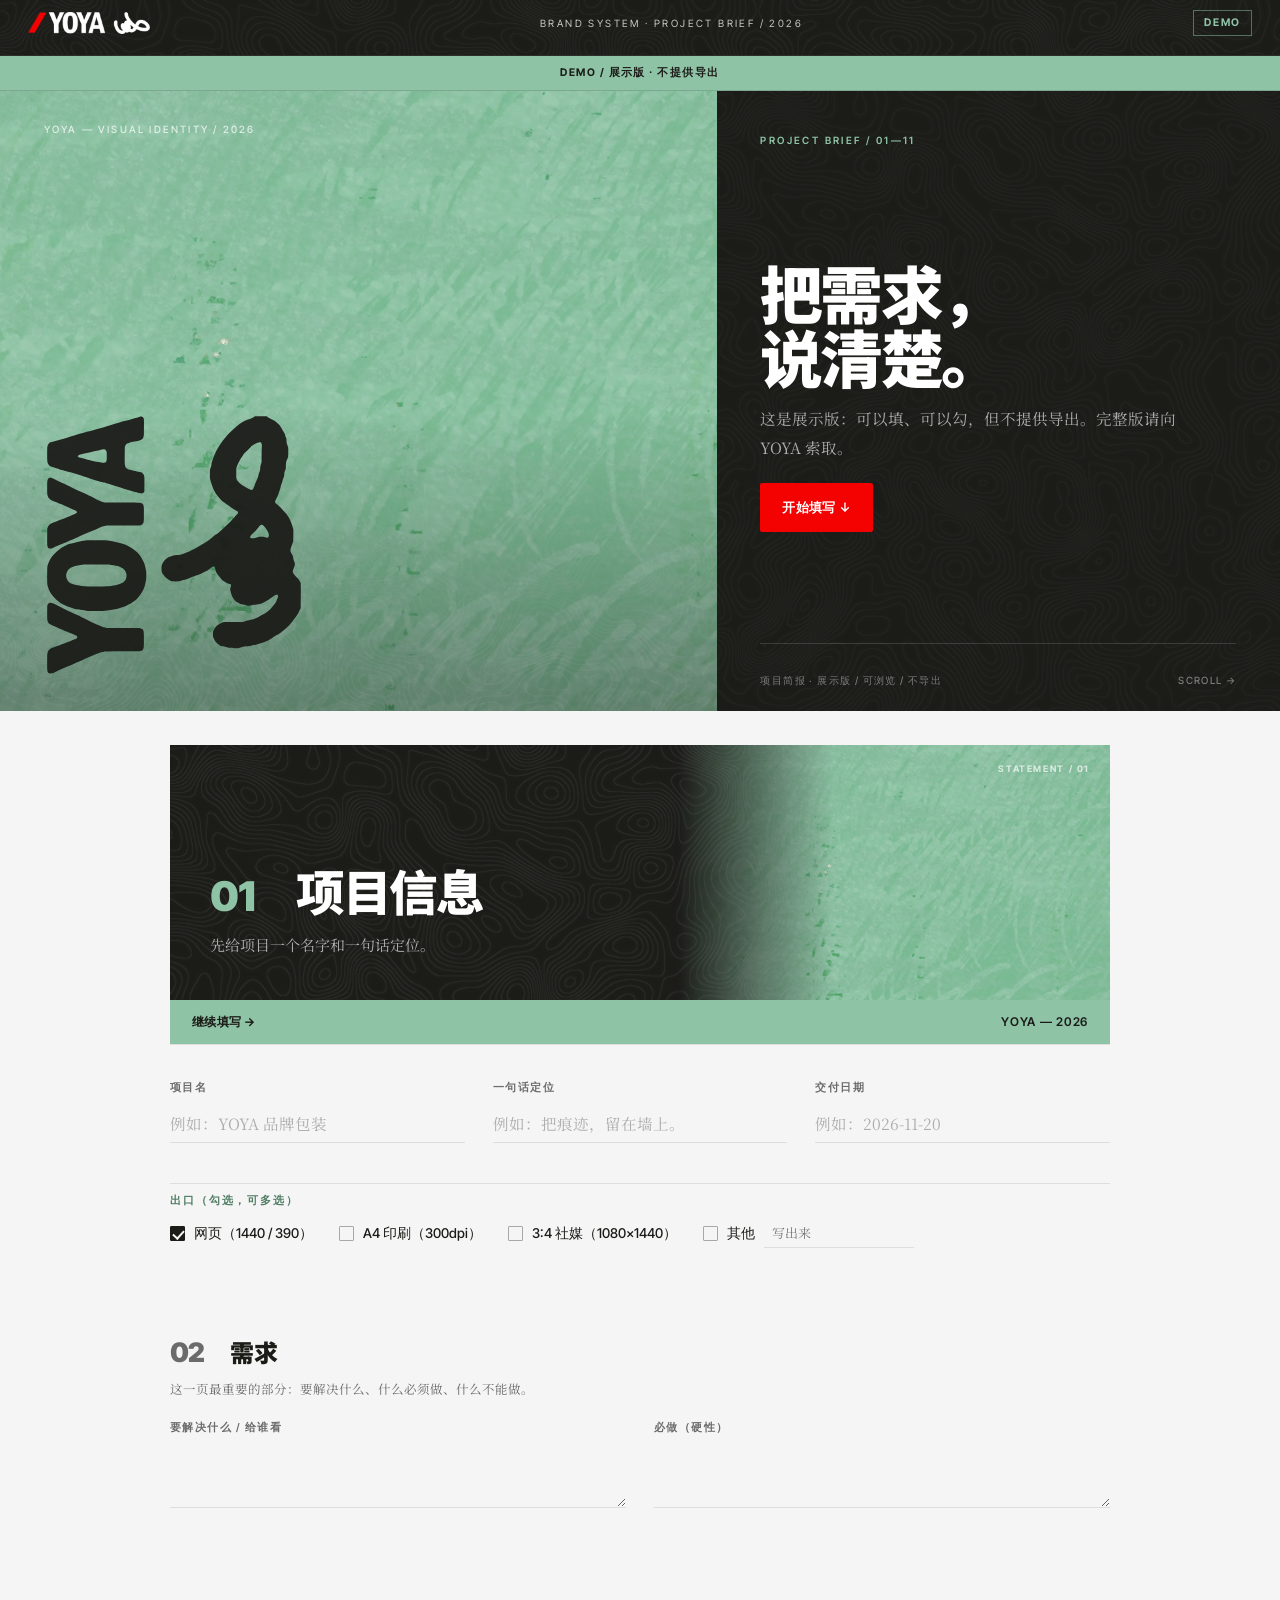
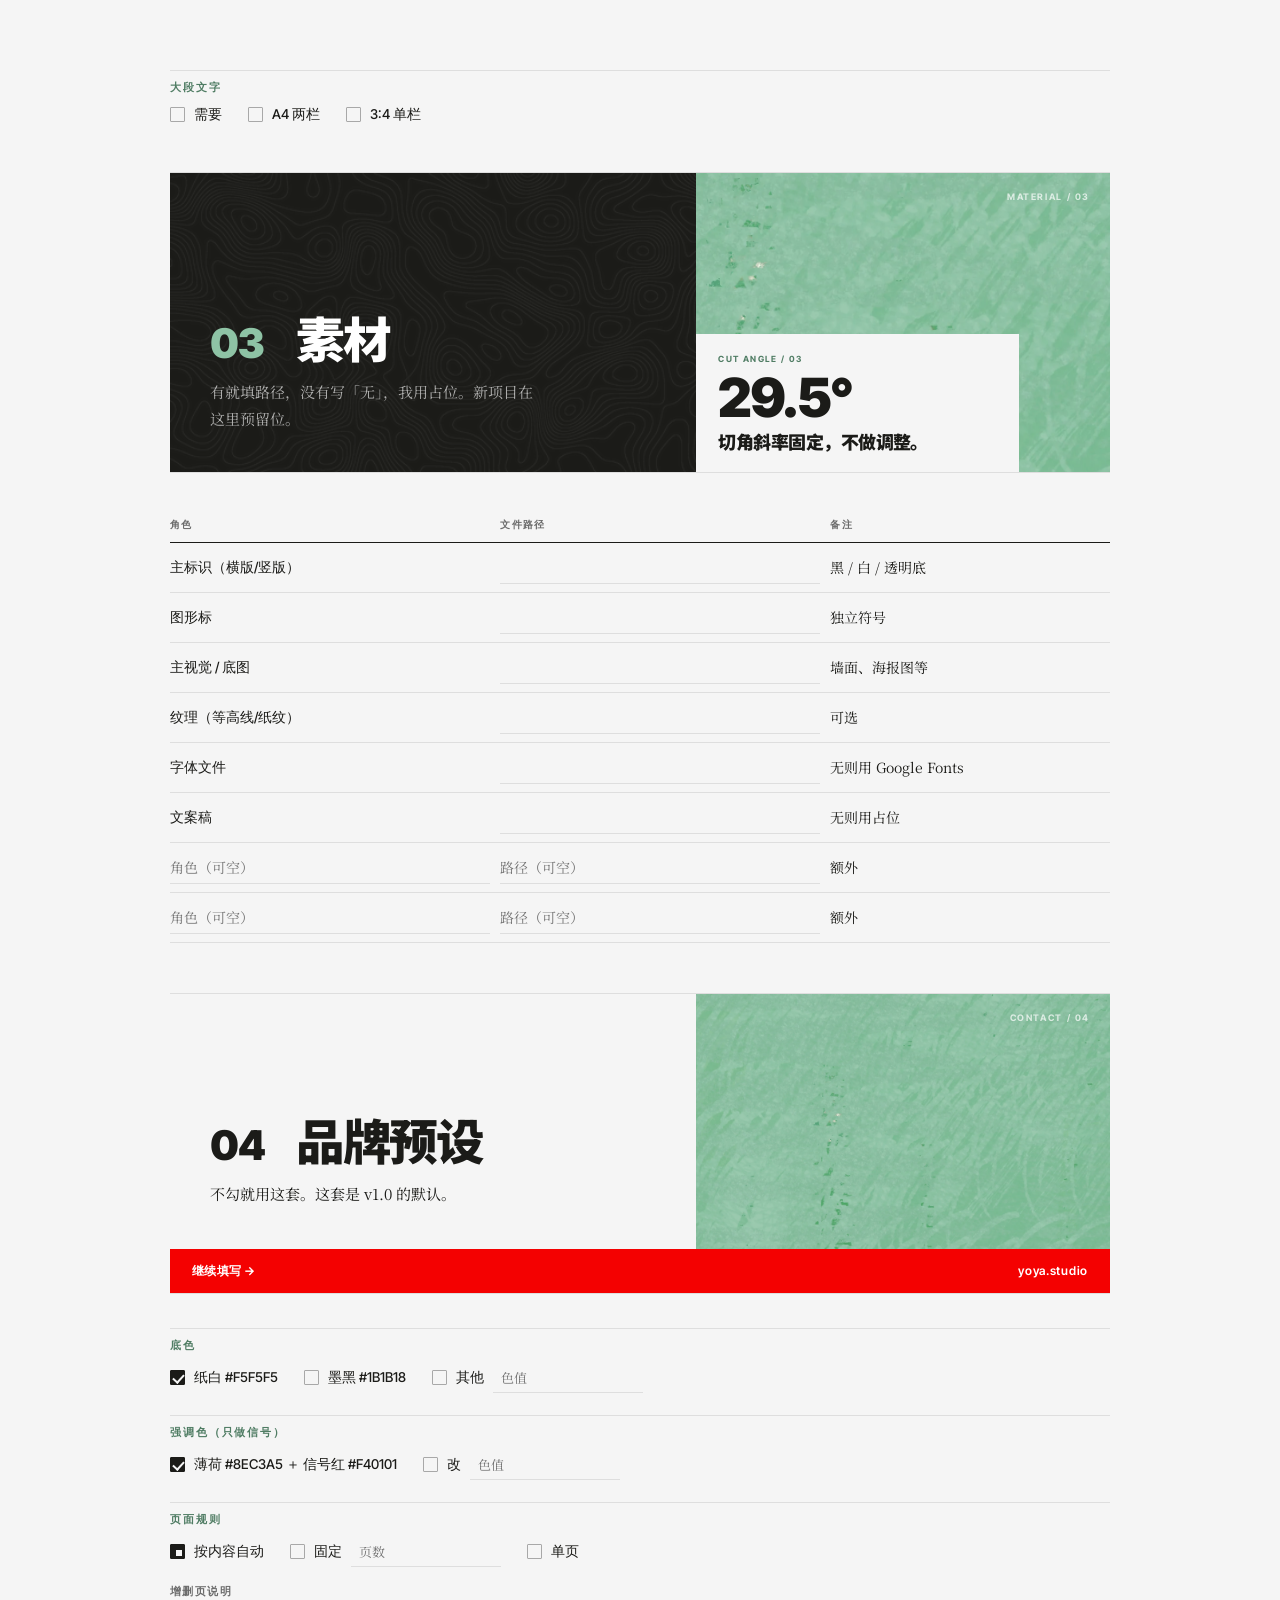
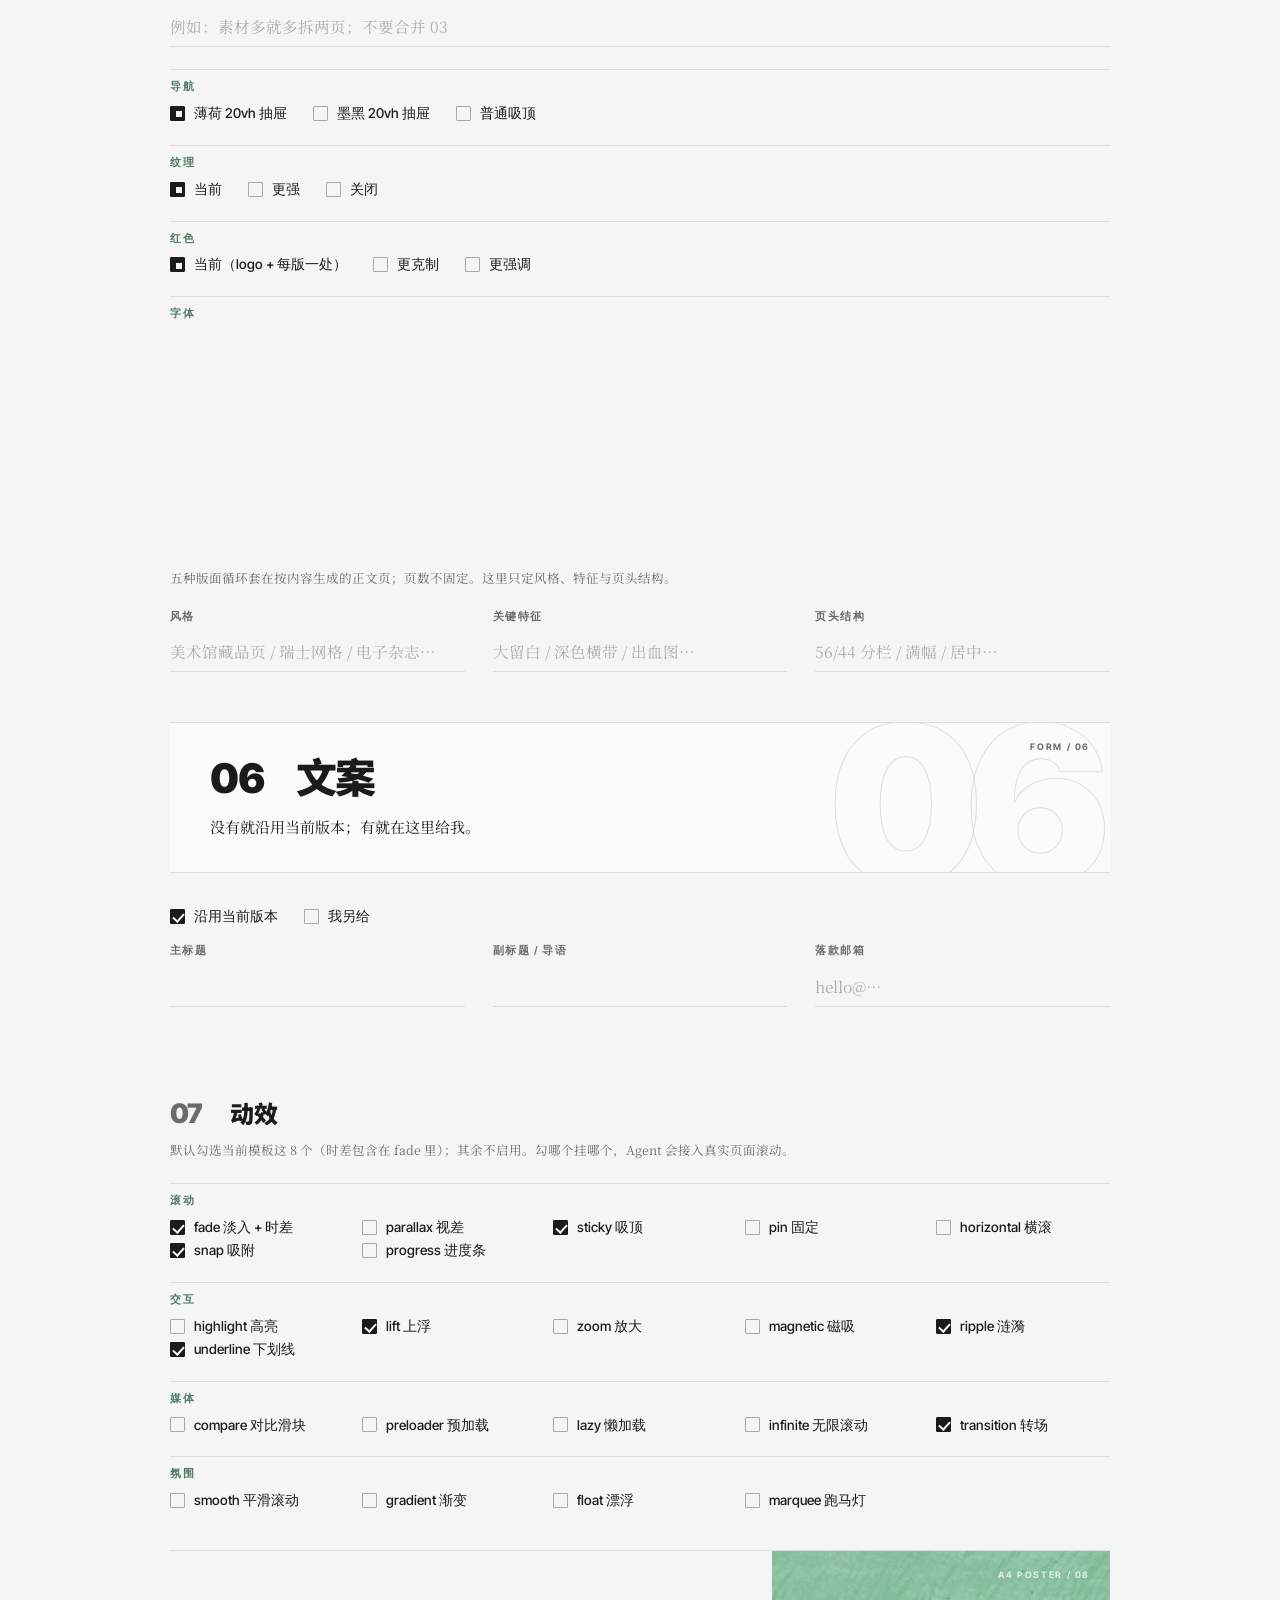
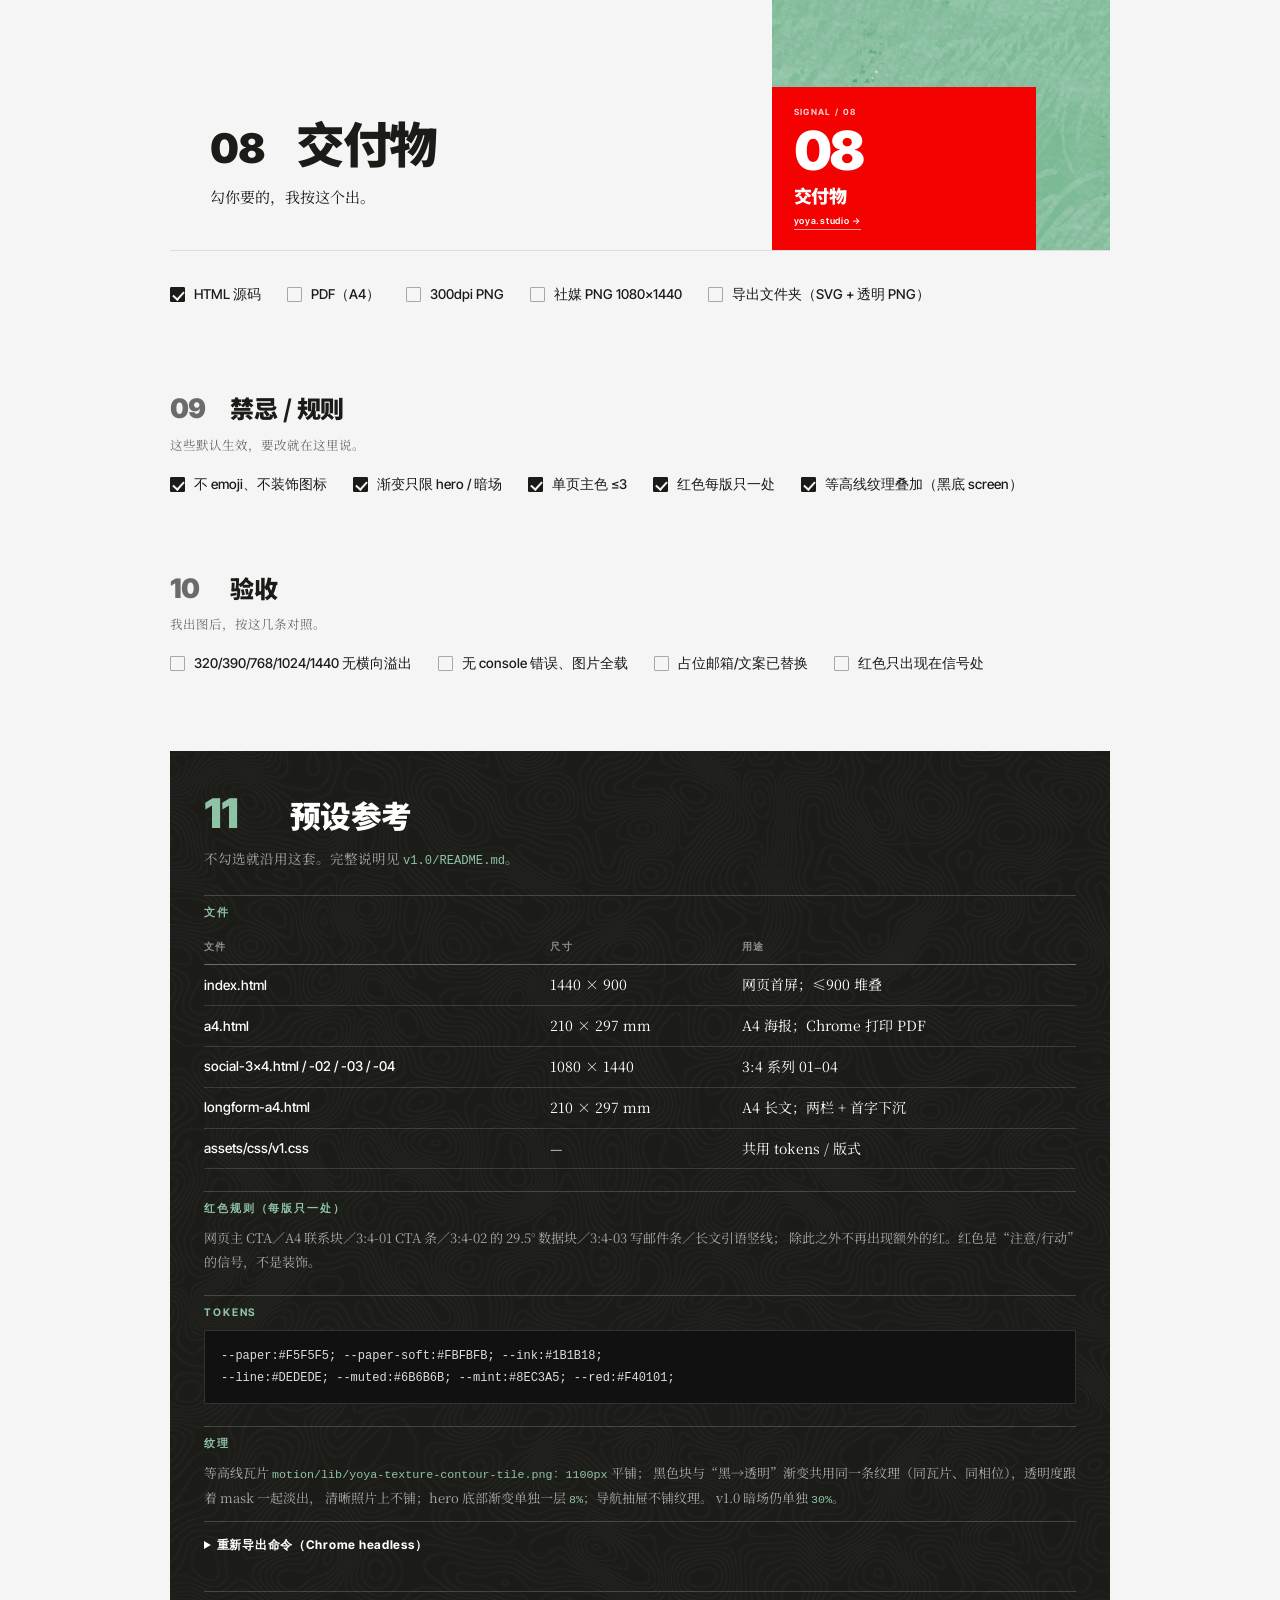
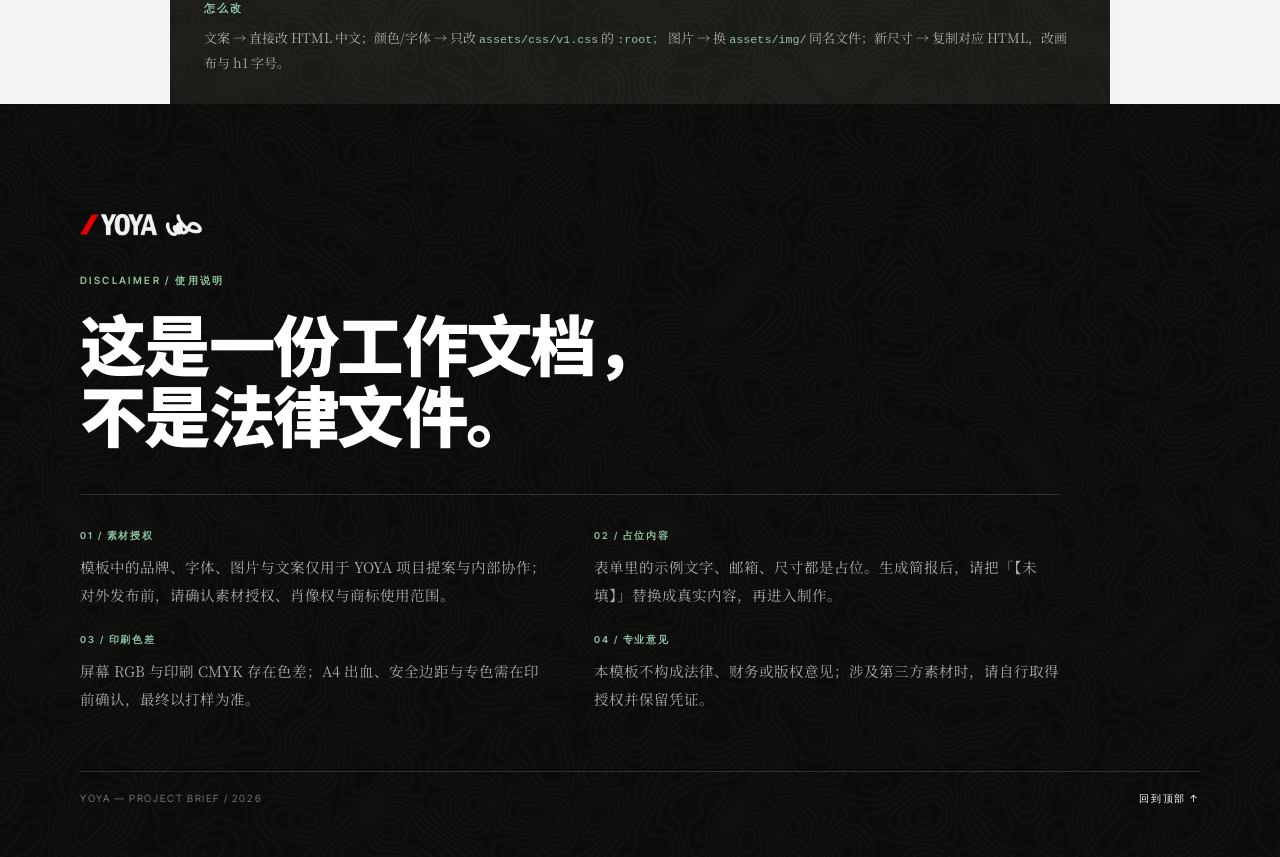
==== index.html @ 6d3428be "YOYA project brief: demo + tool" ====
<!DOCTYPE html>
<html lang="zh-CN">
<head>
<meta charset="UTF-8">
<meta name="viewport" content="width=device-width, initial-scale=1.0">
<title>YOYA · 项目简报（展示版）</title>
<link rel="icon" type="image/png" href="assets/img/yoya-favicon-128.png">
<link rel="preconnect" href="https://fonts.googleapis.com">
<link rel="preconnect" href="https://fonts.gstatic.com" crossorigin>
<link href="https://fonts.googleapis.com/css2?family=Inter+Tight:wght@400;500;600;700;900&family=Noto+Sans+SC:wght@400;500;900&family=Noto+Serif+SC:wght@400;500&display=swap" rel="stylesheet">
<style>
  :root{
    --paper:#F5F5F5; --paper-soft:#FBFBFB; --ink:#1B1B18; --muted:#6B6B6B;
    --line:#DEDEDE; --mint:#8EC3A5; --mint-deep:#4F7C63; --red:#F40101;
    --tex:url("motion/lib/yoya-texture-contour-tile.png");
    --tex-size:1100px;
    --tex-op:.065;          /* 顶栏：原来的 10% × 0.65 */
    --tex-op-dark:.0585;    /* 第 11 节：原来的 9% × 0.65 */
    --tex-op-nav:.05;
    --tex-op-disc:.05;
    --bar:56px;
  }
  *{box-sizing:border-box}
  html{scroll-behavior:smooth}
  body{margin:0;background:var(--paper);color:var(--ink);
    font-family:"Noto Serif SC","PingFang SC","Microsoft YaHei",serif;line-height:1.7;
    -webkit-font-smoothing:antialiased}
  img{max-width:100%;display:block}
  a{color:inherit}
  .disp{font-family:"Noto Sans SC","Inter Tight",system-ui,sans-serif;font-weight:900;letter-spacing:-.03em}
  .lbl{font-family:"Inter Tight","PingFang SC",system-ui,sans-serif}

  /* ---------- 顶栏 + 章节导航 ---------- */
  header.topbar{position:sticky;top:0;z-index:110;height:var(--bar);background:var(--ink);color:#fff;
    padding:10px 28px;border-bottom:1px solid rgba(255,255,255,.08)}
  header.topbar::before{content:"";position:absolute;inset:0;pointer-events:none;
    background-image:var(--tex);background-repeat:repeat;background-size:var(--tex-size);
    mix-blend-mode:screen;opacity:var(--tex-op)}
  header.topbar.is-stuck{box-shadow:0 12px 34px rgba(0,0,0,.26)}
  header.topbar .top-inner{transition:transform .3s ease}
  header.topbar:hover .top-inner,header.topbar.nav-open .top-inner{transform:translateY(-3px)}
  header.topbar:hover,header.topbar.nav-open{box-shadow:0 24px 54px rgba(0,0,0,.42)}
  .top-inner{position:relative;z-index:1;max-width:1320px;margin:0 auto;
    display:flex;align-items:center;gap:18px}
  .brand{display:inline-flex;flex:none;text-decoration:none}
  .top-inner .logo{height:22px;width:auto}
  .top-inner .tag{flex:1;text-align:center;font-family:"Inter Tight",sans-serif;font-size:10px;
    letter-spacing:.24em;color:#c9c9c2;text-transform:uppercase;white-space:nowrap;overflow:hidden}
  .top-actions{position:relative;display:flex;align-items:center;gap:9px;flex:none;margin-left:auto}

  .nav-wrap{position:relative}
  .nav-trigger{position:relative;display:inline-flex;align-items:center;gap:10px;
    background:transparent;color:#fff;border:1px solid rgba(255,255,255,.2);border-radius:2px;
    padding:8px 11px;font-family:"Inter Tight","PingFang SC",sans-serif;font-size:12px;
    letter-spacing:.02em;cursor:pointer;overflow:hidden;transition:background .25s,border-color .25s,transform .25s}
  .nav-trigger:hover{background:rgba(255,255,255,.07);border-color:rgba(255,255,255,.42)}
  .nav-trigger b{font-family:"Inter Tight",sans-serif;font-weight:700;font-size:10px;
    letter-spacing:.1em;color:var(--mint)}
  .nav-trigger .chev{font-size:10px;line-height:1;color:var(--mint);transition:transform .3s}
  .topbar.nav-open .nav-trigger{border-color:var(--mint)}
  .topbar.nav-open .nav-trigger .chev{transform:rotate(180deg)}
  .nav-panel{position:absolute;top:100%;left:0;right:0;width:100%;height:20vh;min-height:170px;
    display:grid;grid-template-columns:1fr 20vw;grid-template-rows:auto auto 1fr;gap:10px 48px;
    padding:22px 40px 20px;background:var(--mint);border-top:1px solid rgba(27,27,24,.18);
    box-shadow:0 40px 80px rgba(0,0,0,.35);z-index:60;opacity:0;transform:translateY(-14px);
    pointer-events:none;overflow:hidden;
    transition:opacity .22s ease,transform .3s cubic-bezier(.2,.75,.2,1)}
  .nav-panel>*{position:relative;z-index:1}
  @media (hover:hover){
    .topbar:hover .nav-panel{opacity:1;transform:none;pointer-events:auto}
  }
  .topbar.nav-open .nav-panel{opacity:1;transform:none;pointer-events:auto}
  .topbar.force-closed .nav-panel{opacity:0;transform:translateY(-8px) scale(.98);pointer-events:none}
  .nav-head{grid-column:1;grid-row:1;display:flex;align-items:flex-end;justify-content:space-between;gap:12px;
    font-family:"Inter Tight",sans-serif;font-size:9px;letter-spacing:.22em;
    text-transform:uppercase;color:rgba(27,27,24,.55)}
  .nav-head b{font-weight:700;font-size:clamp(38px,4vw,56px);line-height:.85;
    letter-spacing:-.04em;color:var(--ink)}
  .nav-bar{grid-column:1;grid-row:2;height:2px;background:rgba(27,27,24,.18);align-self:start}
  .nav-bar i{display:block;height:100%;width:0;background:var(--ink);transition:none}
  .nav-current{grid-column:1;grid-row:3;display:flex;justify-content:space-between;gap:16px;
    font-family:"Inter Tight","PingFang SC",sans-serif;font-size:11px;color:rgba(27,27,24,.62)}
  .nav-current b{font-weight:600;color:var(--ink)}
  .nav-current em{font-style:normal;color:rgba(27,27,24,.42)}
  .nav-list{grid-column:2;grid-row:1 / 4;display:grid;grid-template-columns:1fr 1fr;
    grid-template-rows:repeat(6,1fr);grid-auto-flow:column;gap:0 14px;max-height:none;overflow:visible}
  .nav-list a{position:relative;display:grid;grid-template-columns:22px 1fr;align-items:baseline;
    gap:6px;padding:4px 0 4px 8px;border-top:1px solid rgba(27,27,24,.14);
    text-decoration:none;color:rgba(27,27,24,.62);font-family:"Inter Tight","PingFang SC",sans-serif;
    font-size:11px;line-height:1.3;transition:color .25s,background .25s}
  .nav-list a b{font-family:"Inter Tight",sans-serif;font-size:8.5px;font-weight:700;
    letter-spacing:.08em;color:rgba(27,27,24,.38);transition:color .25s}
  .nav-list a::after{content:"";position:absolute;left:8px;right:0;bottom:2px;height:1px;
    background:var(--ink);transform:scaleX(0);transform-origin:right;transition:transform .35s ease}
  .nav-list a:hover{color:var(--ink);background:rgba(27,27,24,.06)}
  .nav-list a:hover::after{transform:scaleX(1);transform-origin:left}
  .nav-list a.on{color:var(--ink);background:linear-gradient(90deg,rgba(27,27,24,.12),transparent)}
  .nav-list a.on b{color:var(--ink)}
  .nav-list a.on::before{content:"";position:absolute;left:0;top:0;bottom:0;width:2px;background:var(--ink)}

  .copy-btn{position:relative;background:var(--mint);color:var(--ink);border:0;border-radius:2px;
    padding:9px 14px;font-family:"Inter Tight","PingFang SC",sans-serif;font-weight:700;
    font-size:12px;letter-spacing:.01em;cursor:pointer;overflow:hidden;
    transition:background .25s,transform .25s,box-shadow .25s}
  .copy-btn:hover{background:#A9D8C0;transform:translateY(-2px);box-shadow:0 9px 20px rgba(0,0,0,.24)}
  .ok{position:absolute;top:calc(100% + 9px);right:0;z-index:80;display:none;
    background:var(--mint);color:var(--ink);font-family:"Inter Tight","PingFang SC",sans-serif;
    font-size:11.5px;font-weight:600;padding:6px 10px;border-radius:2px;white-space:nowrap}
  .demo-pill{display:inline-flex;align-items:center;height:26px;padding:0 10px;border:1px solid rgba(142,195,165,.5);
    color:var(--mint);font-family:"Inter Tight","PingFang SC",sans-serif;font-size:10.5px;font-weight:700;letter-spacing:.16em}
  .demo-bar{position:sticky;top:var(--bar);z-index:25;display:flex;align-items:center;justify-content:center;
    min-height:34px;padding:8px 18px;background:var(--mint);color:var(--ink);
    font-family:"Inter Tight","PingFang SC",sans-serif;font-size:10.5px;font-weight:700;
    letter-spacing:.14em;text-align:center;border-bottom:1px solid rgba(27,27,24,.16)}

  /* ---------- Hero：56/44 ---------- */
  .hero{display:grid;grid-template-columns:56% 44%;min-height:min(620px,74vh);background:var(--ink);overflow:hidden}
  .hero-media{position:relative;min-height:520px;overflow:hidden;
    background:url("assets/img/yoya-wall-mint-2400.webp") center/cover no-repeat}
  .hero-media::after{content:"";position:absolute;inset:0;z-index:1;
    background:linear-gradient(180deg,rgba(27,27,24,0) 52%,rgba(27,27,24,.38))}
  .hero-media::before{content:"";position:absolute;inset:0;z-index:2;pointer-events:none;
    background-image:var(--tex);background-repeat:repeat;background-size:var(--tex-size);
    opacity:.08;mix-blend-mode:screen;
    -webkit-mask-image:linear-gradient(180deg,transparent 52%,#000 100%);
    mask-image:linear-gradient(180deg,transparent 52%,#000 100%)}
  .hero-media .mark{position:absolute;left:clamp(20px,3.4vw,48px);bottom:clamp(18px,3vw,34px);
    width:min(38%,260px);opacity:.94;z-index:3}
  .hero-media .hm{position:absolute;left:clamp(20px,3.4vw,48px);top:clamp(18px,3vw,30px);z-index:3;
    font-family:"Inter Tight",sans-serif;font-size:10px;font-weight:500;letter-spacing:.22em;
    text-transform:uppercase;color:rgba(255,255,255,.74)}
  .hero-panel{position:relative;display:flex;flex-direction:column;color:#fff;
    padding:clamp(26px,3.2vw,46px) clamp(22px,3.4vw,52px) 22px}
  .hero-panel::before{content:"";position:absolute;inset:0;pointer-events:none;
    background-image:var(--tex);background-repeat:repeat;background-size:var(--tex-size);
    mix-blend-mode:screen;opacity:.05}
  .hero-panel>*{position:relative;z-index:1}
  .hero-panel .eyebrow{font-family:"Inter Tight",sans-serif;font-weight:600;font-size:10px;
    letter-spacing:.24em;text-transform:uppercase;color:var(--mint)}
  .hero-panel h1{font-family:"Noto Sans SC","Inter Tight",sans-serif;font-weight:900;
    font-size:clamp(42px,4.9vw,76px);line-height:1.02;letter-spacing:-.045em;
    margin:auto 0 16px}
  .hero-lede{font-family:"Noto Serif SC",serif;font-size:15.5px;line-height:1.85;
    color:rgba(255,255,255,.64);max-width:440px;margin:0 0 22px}
  .hero-cta{display:inline-flex;align-items:center;gap:8px;align-self:flex-start;
    background:var(--red);color:#fff;text-decoration:none;
    font-family:"Inter Tight",sans-serif;font-weight:600;font-size:13px;letter-spacing:.02em;
    padding:13px 22px;border-radius:2px}
  .hero-cta:hover{background:#d40000}
  .hero-meta{margin-top:auto;padding-top:28px;display:flex;justify-content:space-between;gap:16px;
    border-top:1px solid rgba(255,255,255,.14);font-family:"Inter Tight",sans-serif;
    font-weight:500;font-size:10px;letter-spacing:.14em;text-transform:uppercase;color:rgba(255,255,255,.42)}

  /* ---------- 正文 ---------- */
  .shell{max-width:1120px;margin:0 auto;padding:0 40px}
  .doc{min-width:0;width:100%;max-width:940px;margin:0 auto;padding:34px 0 0}

  /* ---------- 每一节 ---------- */
  section{position:relative;padding:30px 0 8px;border-top:1px solid var(--line);margin:0 0 34px;
    scroll-margin-top:72px}
  section:first-of-type{border-top:0}
  section h2{display:grid;grid-template-columns:72px 1fr;align-items:baseline;gap:14px;
    margin:0 0 6px;font-family:"Noto Sans SC","Inter Tight",sans-serif;font-weight:900;
    font-size:clamp(24px,2.4vw,32px);letter-spacing:-.02em}
  section h2 .num{font-family:"Inter Tight",sans-serif;font-weight:900;
    font-size:clamp(30px,3.2vw,44px);line-height:1;color:var(--ink);letter-spacing:-.02em}
  section .desc{color:var(--muted);font-size:13.5px;line-height:1.75;max-width:640px;margin:0 0 22px}

  /* ---------- 输入 ---------- */
  .row{display:grid;grid-template-columns:repeat(auto-fit,minmax(210px,1fr));gap:0 28px;margin:0}
  .field{display:block;margin:0 0 18px;min-width:0}
  .field label{display:block;font-family:"Inter Tight",sans-serif;font-weight:600;font-size:10.5px;
    letter-spacing:.14em;text-transform:uppercase;color:var(--muted);margin-bottom:7px}
  .field input,.field textarea{width:100%;border:0;border-bottom:1px solid var(--line);border-radius:0;
    background:transparent;padding:7px 0;font-family:"Noto Serif SC",serif;font-size:15.5px;
    line-height:1.6;color:var(--ink)}
  .field textarea{min-height:54px;resize:vertical}
  .field input::placeholder,.field textarea::placeholder{color:#ADADAD}
  .field input:focus,.field textarea:focus{outline:0;border-bottom-color:var(--ink)}

  /* ---------- 勾选 ---------- */
  .opts{display:flex;flex-wrap:wrap;gap:8px 26px;margin:0 0 16px}
  .opt{display:inline-flex;align-items:center;gap:9px;font-family:"Inter Tight","PingFang SC",sans-serif;
    font-weight:500;font-size:13.5px;line-height:1.4;cursor:pointer;user-select:none}
  .opt input[type=checkbox]{appearance:none;-webkit-appearance:none;width:15px;height:15px;
    border:1px solid #A8A8A8;border-radius:1px;background:transparent;cursor:pointer;flex:none;
    position:relative;margin:0}
  .opt input[type=checkbox]:checked{background:var(--ink);border-color:var(--ink)}
  .opt input[type=checkbox]:checked::after{content:"";position:absolute;left:4px;top:1px;
    width:5px;height:9px;border:solid var(--paper);border-width:0 2px 2px 0;transform:rotate(42deg)}
  .opt input[type=radio]{appearance:none;-webkit-appearance:none;width:15px;height:15px;
    border:1px solid #A8A8A8;border-radius:1px;background:transparent;cursor:pointer;flex:none;
    position:relative;margin:0}
  .opt input[type=radio]:checked{background:var(--ink);border-color:var(--ink)}
  .opt input[type=radio]:checked::after{content:"";position:absolute;left:4.5px;top:4.5px;
    width:6px;height:6px;background:var(--paper)}
  .opt .other{width:150px;padding:5px 8px;font-family:"Noto Serif SC",serif;font-size:13px;
    border:0;border-bottom:1px solid var(--line);border-radius:0;background:transparent;color:var(--ink)}
  .opt .other:focus{outline:0;border-bottom-color:var(--ink)}

  .group-title{font-family:"Inter Tight",sans-serif;font-weight:700;font-size:10.5px;
    letter-spacing:.18em;text-transform:uppercase;color:var(--mint-deep);
    margin:22px 0 8px;padding-top:8px;border-top:1px solid var(--line)}
  .grid{display:grid;grid-template-columns:repeat(auto-fill,minmax(168px,1fr));gap:4px 18px;margin:0 0 8px}

  /* ---------- 素材表 ---------- */
  table.mat{width:100%;border-collapse:collapse;font-size:14px;margin:0 0 8px}
  table.mat th{font-family:"Inter Tight",sans-serif;font-weight:700;font-size:10px;
    letter-spacing:.14em;text-transform:uppercase;color:var(--muted);text-align:left;
    padding:9px 10px 9px 0;border-bottom:1px solid var(--ink)}
  table.mat td{padding:8px 10px 8px 0;border-bottom:1px solid var(--line);vertical-align:middle}
  table.mat td:first-child{font-family:"Inter Tight","PingFang SC",sans-serif;font-weight:500;
    font-size:13.5px;color:var(--ink)}
  table.mat input{width:100%;border:0;border-bottom:1px solid var(--line);background:transparent;
    padding:6px 0;font-family:"Noto Serif SC",serif;font-size:14px;color:var(--ink)}
  table.mat input:focus{outline:0;border-bottom-color:var(--ink)}

  /* ---------- 说明 / 代码 ---------- */
  .note{font-size:13px;line-height:1.8;color:var(--muted);margin:0 0 10px}
  .note b{color:var(--ink);font-weight:500}
  code{font-family:ui-monospace,Consolas,monospace;font-size:.9em;color:var(--mint-deep)}
  pre.code{margin:0 0 18px;padding:14px 16px;background:var(--ink);color:#D8DED9;border-radius:2px;
    font-family:ui-monospace,Consolas,monospace;font-size:12px;line-height:1.85;overflow:auto;white-space:pre}

  details.out{margin:8px 0 0;border-top:1px solid var(--line);padding:0}
  details.out summary{cursor:pointer;font-family:"Inter Tight",sans-serif;font-weight:700;
    font-size:12px;letter-spacing:.06em;padding:13px 0;color:var(--ink)}
  details.out textarea{width:100%;min-height:230px;border:1px solid var(--line);border-radius:2px;
    background:var(--paper-soft);font-family:ui-monospace,Consolas,monospace;font-size:12px;
    line-height:1.7;padding:12px;color:var(--ink)}
  details.out textarea.cmd{min-height:150px}

  /* ---------- 深色段 11 ---------- */
  section.dark{background:var(--ink);color:#fff;border-top:0;margin:54px 0 0;
    padding:38px 34px 20px;position:relative;overflow:hidden}
  section.dark::before{content:"";position:absolute;inset:0;pointer-events:none;
    background-image:var(--tex);background-repeat:repeat;background-size:var(--tex-size);
    mix-blend-mode:screen;opacity:var(--tex-op-dark);
    -webkit-mask-image:radial-gradient(120% 100% at 50% 45%,#000 55%,transparent 100%);
    mask-image:radial-gradient(120% 100% at 50% 45%,#000 55%,transparent 100%)}
  section.dark>*{position:relative;z-index:1}
  section.dark h2{color:#fff}
  section.dark h2 .num{color:var(--mint)}
  section.dark .desc,section.dark .note{color:rgba(255,255,255,.62)}
  section.dark .note b{color:#fff}
  section.dark code{color:var(--mint)}
  section.dark .group-title{color:var(--mint);border-top-color:rgba(255,255,255,.18)}
  section.dark table.mat th{color:rgba(255,255,255,.5);border-bottom-color:rgba(255,255,255,.35)}
  section.dark table.mat td{border-bottom-color:rgba(255,255,255,.14)}
  section.dark table.mat td:first-child{color:#fff}
  section.dark details.out{border-top-color:rgba(255,255,255,.18)}
  section.dark details.out summary{color:#fff}
  section.dark details.out textarea{background:#111;border-color:rgba(255,255,255,.2);color:#D8DED9}
  section.dark pre.code{background:#111;border:1px solid rgba(255,255,255,.14)}

  /* ---------- 末页：黑底免责 ---------- */
  .disclaimer{position:relative;background:#0B0B0A;color:#fff;margin:0;
    padding:110px 40px 54px;overflow:hidden;scroll-margin-top:52px}
  .disclaimer::before{content:"";position:absolute;inset:0;pointer-events:none;
    background-image:var(--tex);background-repeat:repeat;background-size:var(--tex-size);
    mix-blend-mode:screen;opacity:var(--tex-op-disc)}
  .disc-inner{position:relative;z-index:1;max-width:1120px;margin:0 auto}
  .disc-mark{height:22px;width:auto;margin:0 0 36px;opacity:.95!important}
  .disc-eyebrow{font-family:"Inter Tight",sans-serif;font-weight:600;font-size:10px;
    letter-spacing:.24em;text-transform:uppercase;color:var(--mint);margin:0 0 18px}
  .disclaimer h2{font-family:"Noto Sans SC","Inter Tight",sans-serif;font-weight:900;
    font-size:clamp(38px,5.2vw,72px);line-height:1.06;letter-spacing:-.04em;
    margin:0 0 46px;max-width:820px;display:block;grid-template-columns:none}
  .disc-cols{display:grid;grid-template-columns:1fr 1fr;gap:22px 48px;max-width:980px;
    padding:32px 0 58px;border-top:1px solid rgba(255,255,255,.14)}
  .disc-cols p{font-family:"Noto Serif SC",serif;font-size:14.5px;line-height:1.95;
    color:rgba(255,255,255,.64);margin:0}
  .disc-cols b{display:block;font-family:"Inter Tight",sans-serif;font-weight:600;
    font-size:9.5px;letter-spacing:.2em;color:var(--mint);margin-bottom:7px}
  .disc-foot{display:flex;justify-content:space-between;gap:18px;flex-wrap:wrap;
    padding-top:18px;border-top:1px solid rgba(255,255,255,.14);
    font-family:"Inter Tight",sans-serif;font-size:10px;letter-spacing:.16em;
    color:rgba(255,255,255,.42);text-transform:uppercase}
  .disc-foot a{position:relative;color:#fff;text-decoration:none}
  .disc-foot a::after{content:"";position:absolute;left:0;right:0;bottom:-3px;height:1px;
    background:var(--mint);transform:scaleX(0);transform-origin:right;transition:transform .35s}
  .disc-foot a:hover::after{transform:scaleX(1);transform-origin:left}

  /* ---------- 模板动效 ---------- */
  html.js .reveal{opacity:0;transform:translateY(14px);
    transition:opacity .65s ease,transform .65s cubic-bezier(.2,.7,.2,1);
    transition-delay:calc(var(--i,0) * 55ms)}
  html.js .reveal.in{opacity:1;transform:none}
  .hero-cta,.nav-trigger,.copy-btn{position:relative;overflow:hidden}
  .rip{position:absolute;border-radius:50%;transform:scale(0);pointer-events:none;
    animation:rip .55s ease-out forwards;z-index:0}
  @keyframes rip{to{transform:scale(2.8);opacity:0}}
  .wipe{position:fixed;left:0;right:0;top:var(--bar);height:0;z-index:100;background:var(--mint);
    overflow:hidden;pointer-events:none;visibility:hidden;opacity:0;
    transition:height .5s cubic-bezier(.7,0,.2,1),opacity .24s ease .18s}
  .wipe.run{visibility:visible;opacity:1;height:calc(100vh - var(--bar));
    transition:height .52s cubic-bezier(.7,0,.2,1),opacity .1s ease}
  .wipe.out{visibility:visible;opacity:0;height:20vh;
    transition:height .45s cubic-bezier(.7,0,.2,1),opacity .22s ease .34s}
  .wipe-logo{position:absolute;top:50%;left:50%;width:min(220px,42vw);height:auto;
    transform:translate(-50%,-50%);filter:drop-shadow(0 3px 14px rgba(27,27,24,.22))}
  @media (min-width:901px){
    html{scroll-snap-type:y proximity;scroll-padding-top:52px}
    section,.disclaimer{scroll-snap-align:start}
  }
  @media (prefers-reduced-motion:reduce){
    html{scroll-behavior:auto;scroll-snap-type:none}
    html.js .reveal{opacity:1;transform:none;transition:none}
  }

  /* 正文节 · 五种版面循环 */
  section.has-band{padding-top:0}
  .sec-band{position:relative;overflow:hidden;display:flex;align-items:flex-end;
    min-height:300px;margin:0 0 34px;padding:40px;background:var(--paper-soft);
    border-bottom:1px solid var(--line)}
  .sec-copy{position:relative;z-index:3;max-width:56%}
  .sec-copy h2{margin:0 0 14px;font-size:clamp(34px,3.8vw,56px);line-height:1.02;
    letter-spacing:-.05em;font-weight:900;text-wrap:balance}
  .sec-copy .desc{margin:0;max-width:42ch;font-size:15px;line-height:1.8;color:var(--ink-soft)}
  .sec-art{position:absolute;inset:0 0 0 auto;width:42%;overflow:hidden}
  .art-tag{position:absolute;top:18px;right:20px;z-index:4;font:700 9px/1.4 "Inter Tight",sans-serif;
    letter-spacing:.18em;text-transform:uppercase;color:rgba(255,255,255,.7)}
  .art-photo{position:absolute;inset:0;background:url("assets/img/yoya-wall-mint-2400.webp") center/cover}
  .art-photo.detail{background-image:url("assets/img/yoya-wall-mint-detail-960.webp")}
  .art-red{position:absolute;left:0;bottom:0;z-index:3;display:flex;flex-direction:column;gap:9px;
    width:78%;padding:20px 22px;background:var(--red);color:#fff}
  .art-red .k{font:700 8.5px/1.3 "Inter Tight",sans-serif;letter-spacing:.16em;text-transform:uppercase;opacity:.8}
  .art-red b{font:900 54px/.9 "Inter Tight",sans-serif;letter-spacing:-.05em}
  .art-red .t{font:900 18px/1.15 "Noto Sans SC",sans-serif;letter-spacing:-.03em}
  .art-red em{font:600 9px/1.4 "Inter Tight",sans-serif;font-style:normal;letter-spacing:.08em;
    border-bottom:1px solid rgba(255,255,255,.6);align-self:flex-start;padding-bottom:2px}
  .art-bar{position:absolute;left:0;right:0;bottom:0;z-index:5;display:flex;justify-content:space-between;
    align-items:center;gap:20px;padding:14px 22px;background:var(--mint);color:var(--ink);
    font:700 12px/1.3 "Inter Tight",sans-serif;letter-spacing:.04em}
  .art-bar em{font-style:normal;font-weight:600;letter-spacing:.06em}
  .art-ghost{position:absolute;right:18px;bottom:-20px;z-index:1;font:900 220px/.8 "Inter Tight",sans-serif;
    letter-spacing:-.09em;color:transparent;-webkit-text-stroke:1px var(--line)}
  .sec-band[data-lay="poster"]{background:var(--paper)}
  .sec-band[data-lay="poster"] .sec-art{width:36%;background:var(--mint)}
  .sec-band[data-lay="statement"]{background:var(--ink);color:#fff;padding-bottom:86px}
  .sec-band[data-lay="statement"] .sec-copy h2{color:#fff}
  .sec-band[data-lay="statement"] .sec-copy .desc{color:rgba(245,245,245,.68)}
  .sec-band[data-lay="statement"] .sec-art{width:46%}
  .sec-band[data-lay="statement"] .sec-art::after{content:"";position:absolute;inset:0;z-index:1;
    background:linear-gradient(90deg,var(--ink),transparent 36%)}
  .sec-band[data-lay="material"]{background:var(--ink);color:#fff}
  .sec-band[data-lay="material"] .sec-copy h2{color:#fff}
  .sec-band[data-lay="material"] .sec-copy .desc{color:rgba(245,245,245,.68)}
  .sec-band[data-lay="material"] .sec-art{width:44%}
  .sec-band[data-lay="contact"]{background:var(--paper);padding-bottom:86px}
  .sec-band[data-lay="contact"] .sec-art{width:44%}
  .sec-band[data-lay="form"]{min-height:148px;padding:32px 40px;background:var(--paper-soft)}
  .sec-band[data-lay="form"] .sec-copy{max-width:100%}
  .sec-band[data-lay="form"] .sec-copy h2{font-size:clamp(30px,3.2vw,44px)}
  .sec-band[data-lay="form"] .sec-art{width:34%;background:none}
  .sec-band[data-lay="form"] .art-tag{color:var(--muted)}
  /* 合并页：组内小节 */
  .group-member{border-top:0;padding-top:26px;margin-bottom:24px;scroll-snap-align:none}
  .group-member h2{grid-template-columns:46px 1fr;font-size:clamp(20px,1.9vw,24px);
    color:var(--ink-soft);margin-top:0}
  .group-member h2 .num{font-size:clamp(22px,2.1vw,28px);color:var(--muted)}
  .group-member .desc{font-size:12.5px;margin-bottom:18px}
  /* 黑块统一等高线 */
  .sec-band[data-lay="statement"]::before,.sec-band[data-lay="material"]::before{
    content:"";position:absolute;inset:0;pointer-events:none;z-index:0;
    background-image:var(--tex);background-repeat:repeat;background-size:var(--tex-size);
    mix-blend-mode:screen;opacity:.07}
  .sec-band[data-lay="statement"]::before{
    z-index:2;opacity:.1;
    -webkit-mask-image:linear-gradient(90deg,#000 0 54%,rgba(0,0,0,.9) 58%,transparent 70.6%);
    mask-image:linear-gradient(90deg,#000 0 54%,rgba(0,0,0,.9) 58%,transparent 70.6%)}
  .sec-band[data-lay="statement"] .sec-copy,.sec-band[data-lay="material"] .sec-copy{z-index:3}
  .sec-band[data-lay="statement"] .sec-art,.sec-band[data-lay="material"] .sec-art{z-index:1}
  .sec-band[data-lay="statement"] .sec-copy h2 .num,
  .sec-band[data-lay="material"] .sec-copy h2 .num{color:var(--mint)}
  /* 红色收成点睛：声明条=薄荷，联系条=红，材质数据=纸白 */
  .sec-band[data-lay="statement"] .art-bar{background:var(--mint);color:var(--ink)}
  .sec-band[data-lay="statement"] .art-bar em{color:var(--ink)}
  .sec-band[data-lay="contact"] .art-bar{background:var(--red);color:#fff}
  .sec-band[data-lay="material"] .art-red{background:var(--paper);color:var(--ink)}
  .sec-band[data-lay="material"] .art-red .k{color:var(--mint-deep);opacity:1}
  .sec-band[data-lay="material"] .art-red em{border-bottom-color:rgba(27,27,24,.35)}
  @media (max-width:760px){
    .sec-band{display:block;min-height:0;padding:26px 18px 0;margin:0 0 26px}
    .sec-band[data-lay="statement"],.sec-band[data-lay="contact"]{padding-bottom:70px}
    .sec-band[data-lay="form"]{min-height:0;padding-bottom:16px}
    .sec-copy{max-width:100%}
    .sec-copy h2{font-size:clamp(30px,8vw,40px);margin-bottom:10px}
    .sec-copy .desc{font-size:14.5px;line-height:1.75;max-width:none}
    .sec-art,.sec-band[data-lay="poster"] .sec-art,.sec-band[data-lay="statement"] .sec-art,
    .sec-band[data-lay="material"] .sec-art,.sec-band[data-lay="contact"] .sec-art{
      position:relative;width:auto;height:120px;margin:20px -18px 0}
    .sec-band[data-lay="form"] .sec-art{display:none}
    .sec-band[data-lay="statement"]::before{
      z-index:0;opacity:.07;-webkit-mask-image:none;mask-image:none}
    .sec-band[data-lay="statement"] .sec-art::before{content:"";position:absolute;inset:0;
      z-index:2;pointer-events:none;background-image:var(--tex);background-repeat:repeat;
      background-size:var(--tex-size);opacity:.1;mix-blend-mode:screen;
      -webkit-mask-image:linear-gradient(90deg,#000 0%,rgba(0,0,0,.85) 8%,transparent 36%);
      mask-image:linear-gradient(90deg,#000 0%,rgba(0,0,0,.85) 8%,transparent 36%)}
    .art-tag{top:12px;right:14px;font-size:8px}
    .art-red{width:64%;padding:12px 14px;gap:5px}
    .art-red b{font-size:34px}
    .art-red .t{font-size:13px}
    .art-red .k{font-size:7px}
    .art-red em{font-size:8px}
    .art-bar{padding:10px 14px;font-size:10px}
    .art-ghost{display:none}
  }

  @media (max-width:1100px){
    .shell{padding:0 28px}
    .doc{max-width:940px;padding-top:28px}
    .hero{grid-template-columns:52% 48%}
    .top-inner .tag{display:none}
  }
  @media (max-width:900px){
    .hero{grid-template-columns:1fr}
    .hero-media{min-height:300px;max-height:380px}
    .hero-panel{padding:26px 24px 22px}
    .hero-panel h1{font-size:clamp(38px,9vw,54px);margin:26px 0 14px}
    .hero-meta{padding-top:20px}
  }
  @media (max-width:600px){
    :root{--bar:54px}
    .shell{padding:0 18px}
    section h2{grid-template-columns:48px 1fr;gap:10px}
    section h2 .num{font-size:30px}
    section h2{font-size:25px}
    .row{grid-template-columns:1fr}
    .grid{grid-template-columns:1fr 1fr}
    table.mat{display:block;font-size:12.5px}
    table.mat tbody{display:block}
    table.mat tr{display:block;padding:11px 0;border-bottom:1px solid var(--line)}
    table.mat tr:first-child{display:none}
    table.mat td{display:block;width:auto;border:0;padding:2px 0}
    table.mat td:first-child{font-weight:600}
    table.mat td:nth-child(2){padding-top:4px}
    table.mat td:nth-child(3){display:block;color:var(--muted);font-size:11.5px;padding-top:2px}
    table.mat input{border-bottom-color:var(--line)}
    section.dark table.mat tr{border-bottom-color:rgba(255,255,255,.14)}
    section.dark table.mat td:nth-child(3){color:rgba(255,255,255,.5)}
    section.dark table.mat td:first-child{color:#fff}
    section.dark{padding:28px 18px 14px;margin-left:-18px;margin-right:-18px}
    header.topbar{padding:9px 18px}
    .top-inner .logo{height:20px}
    .top-inner .tag{display:none}
    .nav-trigger{padding:7px 9px;gap:7px}
    .nav-trigger #navTitle{display:none}
    .copy-btn{padding:8px 10px;font-size:11px}
    .nav-panel{position:fixed;top:54px;left:18px;right:18px;width:auto;height:auto;min-height:0;
      max-height:calc(100vh - 86px);display:block;padding:18px;transform:translateY(-8px);
      overflow:auto}
    .nav-head b{font-size:38px}
    .nav-current{margin-top:8px}
    .nav-list{display:grid;grid-template-columns:1fr 1fr;grid-template-rows:none;
      grid-auto-flow:row;gap:0 10px;max-height:none;overflow:visible}
    .nav-list a{font-size:11px;padding:5px 0 5px 8px}
    .disclaimer{padding:84px 18px 46px}
    .disc-cols{grid-template-columns:1fr;gap:18px;padding-bottom:42px}
    .disclaimer h2{font-size:36px;margin-bottom:34px}
    .disc-mark{height:20px;margin-bottom:26px}
  }
  @media (max-width:900px) and (min-width:601px){
    .nav-panel{position:fixed;top:54px;left:18px;right:18px;width:auto;height:auto;min-height:0;
      max-height:calc(100vh - 86px);display:block;padding:18px;transform:translateY(-8px);
      overflow:auto}
    .nav-head b{font-size:40px}
    .nav-current{margin-top:10px}
    .nav-list{display:grid;grid-template-columns:1fr 1fr;grid-template-rows:none;
      grid-auto-flow:row;gap:0 10px;max-height:none;overflow:visible}
    .nav-list a{font-size:11.5px;padding:6px 0 6px 8px}
  }
</style>
<script>document.documentElement.classList.add('js');</script>
</head>
<body>

<header class="topbar" id="top">
  <div class="top-inner">
    <a class="brand" href="#top" aria-label="YOYA 项目简报"><img class="logo" src="assets/img/yoya-logo-primary-light.webp" alt="YOYA"></a>
    <div class="tag">BRAND SYSTEM · PROJECT BRIEF / 2026</div>
    <div class="top-actions">
      <span class="demo-pill">DEMO</span>
    </div>
  </div>
  <nav class="nav-panel" id="navPanel" aria-label="章节">
    <div class="nav-head"><span>Progress / 01—11</span><b id="navPct">0%</b></div>
    <div class="nav-bar"><i id="navRail"></i></div>
    <div class="nav-current"><b id="navNow">01 项目信息</b><span id="navNext">→ 02 需求</span></div>
    <div class="nav-list" id="navList">
      <a href="#s01" data-num="01" class="on"><b>01</b><span>项目信息</span></a>
      <a href="#s02" data-num="02"><b>02</b><span>需求</span></a>
      <a href="#s03" data-num="03"><b>03</b><span>素材</span></a>
      <a href="#s04" data-num="04"><b>04</b><span>品牌预设</span></a>
      <a href="#s05" data-num="05"><b>05</b><span>版式</span></a>
      <a href="#s06" data-num="06"><b>06</b><span>文案</span></a>
      <a href="#s07" data-num="07"><b>07</b><span>动效</span></a>
      <a href="#s08" data-num="08"><b>08</b><span>交付物</span></a>
      <a href="#s09" data-num="09"><b>09</b><span>禁忌</span></a>
      <a href="#s10" data-num="10"><b>10</b><span>验收</span></a>
      <a href="#s11" data-num="11"><b>11</b><span>预设参考</span></a>
      <a href="#disclaimer" data-num="—"><b>—</b><span>免责申明</span></a>
    </div>
  </nav>
</header>

<div class="demo-bar">DEMO / 展示版 · 不提供导出</div>

<header class="hero">
  <div class="hero-media">
    <span class="hm">YOYA — VISUAL IDENTITY / 2026</span>
    <img class="mark" src="assets/img/yoya-mark-ink.svg" alt="">
  </div>
  <div class="hero-panel">
    <div class="eyebrow">PROJECT BRIEF / 01—11</div>
    <h1>把需求，<br>说清楚。</h1>
    <p class="hero-lede">这是展示版：可以填、可以勾，但不提供导出。完整版请向 YOYA 索取。</p>
    <a class="hero-cta" href="#s01">开始填写 ↓</a>
    <div class="hero-meta"><span>项目简报 · 展示版 / 可浏览 / 不导出</span><span>SCROLL →</span></div>
  </div>
</header>

<div class="shell">
  <main class="doc">

  <!-- 01 项目信息 -->
  <section id="s01">
    <h2><span class="num">01</span>项目信息</h2>
    <p class="desc">先给项目一个名字和一句话定位。</p>
    <div class="row">
      <div class="field"><label>项目名</label><input id="p-name" placeholder="例如：YOYA 品牌包装"></div>
      <div class="field"><label>一句话定位</label><input id="p-pos" placeholder="例如：把痕迹，留在墙上。"></div>
      <div class="field"><label>交付日期</label><input id="p-date" placeholder="例如：2026-11-20"></div>
    </div>
    <div class="group-title">出口（勾选，可多选）</div>
    <div class="opts">
      <label class="opt"><input type="checkbox" id="o-web" checked>网页（1440 / 390）</label>
      <label class="opt"><input type="checkbox" id="o-a4">A4 印刷（300dpi）</label>
      <label class="opt"><input type="checkbox" id="o-social">3:4 社媒（1080×1440）</label>
      <label class="opt"><input type="checkbox" id="o-other">其他 <input id="o-other-txt" class="other" placeholder="写出来"></label>
    </div>
  </section>

  <!-- 02 需求 -->
  <section id="s02">
    <h2><span class="num">02</span>需求</h2>
    <p class="desc">这一页最重要的部分：要解决什么、什么必须做、什么不能做。</p>
    <div class="row">
      <div class="field"><label>要解决什么 / 给谁看</label><textarea id="n-what"></textarea></div>
      <div class="field"><label>必做（硬性）</label><textarea id="n-must"></textarea></div>
    </div>
    <div class="row">
      <div class="field"><label>不做（红线）</label><textarea id="n-not"></textarea></div>
      <div class="field"><label>参考（链接 / 截图 / 关键词）</label><textarea id="n-ref"></textarea></div>
    </div>
    <div class="group-title">大段文字</div>
    <div class="opts">
      <label class="opt"><input type="checkbox" id="lf-yes">需要</label>
      <label class="opt"><input type="checkbox" id="lf-a4">A4 两栏</label>
      <label class="opt"><input type="checkbox" id="lf-social">3:4 单栏</label>
    </div>
  </section>

  <!-- 03 素材 -->
  <section id="s03">
    <h2><span class="num">03</span>素材</h2>
    <p class="desc">有就填路径，没有写「无」，我用占位。新项目在这里预留位。</p>
    <table class="mat">
      <tr><th>角色</th><th>文件路径</th><th>备注</th></tr>
      <tr><td>主标识（横版/竖版）</td><td><input id="m-primary"></td><td>黑 / 白 / 透明底</td></tr>
      <tr><td>图形标</td><td><input id="m-mark"></td><td>独立符号</td></tr>
      <tr><td>主视觉 / 底图</td><td><input id="m-visual"></td><td>墙面、海报图等</td></tr>
      <tr><td>纹理（等高线/纸纹）</td><td><input id="m-texture"></td><td>可选</td></tr>
      <tr><td>字体文件</td><td><input id="m-font"></td><td>无则用 Google Fonts</td></tr>
      <tr><td>文案稿</td><td><input id="m-copy"></td><td>无则用占位</td></tr>
      <tr><td><input id="m-x1-n" placeholder="角色（可空）"></td><td><input id="m-x1-p" placeholder="路径（可空）"></td><td>额外</td></tr>
      <tr><td><input id="m-x2-n" placeholder="角色（可空）"></td><td><input id="m-x2-p" placeholder="路径（可空）"></td><td>额外</td></tr>
    </table>
  </section>

  <!-- 04 品牌预设 -->
  <section id="s04">
    <h2><span class="num">04</span>品牌预设</h2>
    <p class="desc">不勾就用这套。这套是 v1.0 的默认。</p>
    <div class="group-title">底色</div>
    <div class="opts">
      <label class="opt"><input type="checkbox" id="b-paper" checked>纸白 #F5F5F5</label>
      <label class="opt"><input type="checkbox" id="b-ink">墨黑 #1B1B18</label>
      <label class="opt"><input type="checkbox" id="b-other">其他 <input id="b-other-txt" class="other" placeholder="色值"></label>
    </div>
    <div class="group-title">强调色（只做信号）</div>
    <div class="opts">
      <label class="opt"><input type="checkbox" id="a-mintred" checked>薄荷 #8EC3A5 ＋ 信号红 #F40101</label>
      <label class="opt"><input type="checkbox" id="a-other">改 <input id="a-other-txt" class="other" placeholder="色值"></label>
    </div>
    <div class="group-title">页面规则</div>
    <div class="opts">
      <label class="opt"><input type="radio" name="page-rule" value="auto" checked>按内容自动</label>
      <label class="opt"><input type="radio" name="page-rule" value="fixed">固定 <input id="pg-count" class="other" placeholder="页数" oninput="document.querySelector('input[name=page-rule][value=fixed]').checked=true"></label>
      <label class="opt"><input type="radio" name="page-rule" value="single">单页</label>
    </div>
    <div class="field"><label>增删页说明</label><input id="pg-note" placeholder="例如：素材多就多拆两页；不要合并 03"></div>

    <div class="group-title">导航</div>
    <div class="opts">
      <label class="opt"><input type="radio" name="nav-style" value="mint" checked>薄荷 20vh 抽屉</label>
      <label class="opt"><input type="radio" name="nav-style" value="ink">墨黑 20vh 抽屉</label>
      <label class="opt"><input type="radio" name="nav-style" value="plain">普通吸顶</label>
    </div>

    <div class="group-title">纹理</div>
    <div class="opts">
      <label class="opt"><input type="radio" name="tex-style" value="current" checked>当前</label>
      <label class="opt"><input type="radio" name="tex-style" value="strong">更强</label>
      <label class="opt"><input type="radio" name="tex-style" value="off">关闭</label>
    </div>

    <div class="group-title">红色</div>
    <div class="opts">
      <label class="opt"><input type="radio" name="red-style" value="current" checked>当前（logo + 每版一处）</label>
      <label class="opt"><input type="radio" name="red-style" value="quiet">更克制</label>
      <label class="opt"><input type="radio" name="red-style" value="bold">更强调</label>
    </div>

    <div class="group-title">字体</div>
    <div class="opts">
      <label class="opt"><input type="radio" name="type-style" value="three" checked>三件套</label>
      <label class="opt"><input type="radio" name="type-style" value="sans">单黑体</label>
      <label class="opt"><input type="radio" name="type-style" value="custom">自定义 <input id="type-custom" class="other" placeholder="字体名/链接" oninput="document.querySelector('input[name=type-style][value=custom]').checked=true"></label>
    </div>

    <div class="group-title">输出</div>
    <div class="opts">
      <label class="opt"><input type="radio" name="output-style" value="web" checked>网页（海报）</label>
      <label class="opt"><input type="radio" name="output-style" value="all">网页 + A4 + 3:4</label>
      <label class="opt"><input type="radio" name="output-style" value="html">仅 HTML</label>
    </div>
  </section>

  <!-- 05 版式 -->
  <section id="s05">
    <h2><span class="num">05</span>版式 / 排版偏好</h2>
    <p class="desc">五种版面循环套在按内容生成的正文页；页数不固定。这里只定风格、特征与页头结构。</p>
    <div class="row">
      <div class="field"><label>风格</label><input id="s-style" placeholder="美术馆藏品页 / 瑞士网格 / 电子杂志…"></div>
      <div class="field"><label>关键特征</label><input id="s-feature" placeholder="大留白 / 深色横带 / 出血图…"></div>
      <div class="field"><label>页头结构</label><input id="s-head" placeholder="56/44 分栏 / 满幅 / 居中…"></div>
    </div>
  </section>

  <!-- 06 文案 -->
  <section id="s06">
    <h2><span class="num">06</span>文案</h2>
    <p class="desc">没有就沿用当前版本；有就在这里给我。</p>
    <div class="opts">
      <label class="opt"><input type="checkbox" id="c-keep" checked>沿用当前版本</label>
      <label class="opt"><input type="checkbox" id="c-new">我另给</label>
    </div>
    <div class="row">
      <div class="field"><label>主标题</label><input id="c-title"></div>
      <div class="field"><label>副标题 / 导语</label><input id="c-sub"></div>
      <div class="field"><label>落款邮箱</label><input id="c-mail" placeholder="hello@…"></div>
    </div>
  </section>

  <!-- 07 动效 -->
  <section id="s07">
    <h2><span class="num">07</span>动效</h2>
    <p class="desc">默认勾选当前模板这 8 个（时差包含在 fade 里）；其余不启用。勾哪个挂哪个，Agent 会接入真实页面滚动。</p>
    <div class="group-title">滚动</div>
    <div class="grid">
      <label class="opt"><input type="checkbox" class="mo" data-id="fade" checked>fade 淡入 + 时差</label>
      <label class="opt"><input type="checkbox" class="mo" data-id="parallax">parallax 视差</label>
      <label class="opt"><input type="checkbox" class="mo" data-id="sticky" checked>sticky 吸顶</label>
      <label class="opt"><input type="checkbox" class="mo" data-id="pin">pin 固定</label>
      <label class="opt"><input type="checkbox" class="mo" data-id="horizontal">horizontal 横滚</label>
      <label class="opt"><input type="checkbox" class="mo" data-id="snap" checked>snap 吸附</label>
      <label class="opt"><input type="checkbox" class="mo" data-id="progress">progress 进度条</label>
    </div>
    <div class="group-title">交互</div>
    <div class="grid">
      <label class="opt"><input type="checkbox" class="mo" data-id="highlight">highlight 高亮</label>
      <label class="opt"><input type="checkbox" class="mo" data-id="lift" checked>lift 上浮</label>
      <label class="opt"><input type="checkbox" class="mo" data-id="zoom">zoom 放大</label>
      <label class="opt"><input type="checkbox" class="mo" data-id="magnetic">magnetic 磁吸</label>
      <label class="opt"><input type="checkbox" class="mo" data-id="ripple" checked>ripple 涟漪</label>
      <label class="opt"><input type="checkbox" class="mo" data-id="underline" checked>underline 下划线</label>
    </div>
    <div class="group-title">媒体</div>
    <div class="grid">
      <label class="opt"><input type="checkbox" class="mo" data-id="compare">compare 对比滑块</label>
      <label class="opt"><input type="checkbox" class="mo" data-id="preloader">preloader 预加载</label>
      <label class="opt"><input type="checkbox" class="mo" data-id="lazy">lazy 懒加载</label>
      <label class="opt"><input type="checkbox" class="mo" data-id="infinite">infinite 无限滚动</label>
      <label class="opt"><input type="checkbox" class="mo" data-id="transition" checked>transition 转场</label>
    </div>
    <div class="group-title">氛围</div>
    <div class="grid">
      <label class="opt"><input type="checkbox" class="mo" data-id="smooth">smooth 平滑滚动</label>
      <label class="opt"><input type="checkbox" class="mo" data-id="gradient">gradient 渐变</label>
      <label class="opt"><input type="checkbox" class="mo" data-id="float">float 漂浮</label>
      <label class="opt"><input type="checkbox" class="mo" data-id="marquee">marquee 跑马灯</label>
    </div>
  </section>

  <!-- 08 交付物 -->
  <section id="s08">
    <h2><span class="num">08</span>交付物</h2>
    <p class="desc">勾你要的，我按这个出。</p>
    <div class="opts">
      <label class="opt"><input type="checkbox" id="d-html" checked>HTML 源码</label>
      <label class="opt"><input type="checkbox" id="d-pdf">PDF（A4）</label>
      <label class="opt"><input type="checkbox" id="d-300">300dpi PNG</label>
      <label class="opt"><input type="checkbox" id="d-social">社媒 PNG 1080×1440</label>
      <label class="opt"><input type="checkbox" id="d-export">导出文件夹（SVG + 透明 PNG）</label>
    </div>
  </section>

  <!-- 09 禁忌 -->
  <section id="s09">
    <h2><span class="num">09</span>禁忌 / 规则</h2>
    <p class="desc">这些默认生效，要改就在这里说。</p>
    <div class="opts">
      <label class="opt"><input type="checkbox" id="t-emoji" checked>不 emoji、不装饰图标</label>
      <label class="opt"><input type="checkbox" id="t-grad" checked>渐变只限 hero / 暗场</label>
      <label class="opt"><input type="checkbox" id="t-3color" checked>单页主色 ≤3</label>
      <label class="opt"><input type="checkbox" id="t-red" checked>红色每版只一处</label>
      <label class="opt"><input type="checkbox" id="t-tex" checked>等高线纹理叠加（黑底 screen）</label>
    </div>
  </section>

  <!-- 10 验收 -->
  <section id="s10">
    <h2><span class="num">10</span>验收</h2>
    <p class="desc">我出图后，按这几条对照。</p>
    <div class="opts">
      <label class="opt"><input type="checkbox" id="v-overflow">320/390/768/1024/1440 无横向溢出</label>
      <label class="opt"><input type="checkbox" id="v-console">无 console 错误、图片全载</label>
      <label class="opt"><input type="checkbox" id="v-copy">占位邮箱/文案已替换</label>
      <label class="opt"><input type="checkbox" id="v-red">红色只出现在信号处</label>
    </div>
  </section>

  <!-- 11 预设：v1.0 运行手册 -->
  <section id="s11" class="dark">
    <h2><span class="num">11</span>预设参考</h2>
    <p class="desc">不勾选就沿用这套。完整说明见 <code>v1.0/README.md</code>。</p>

    <div class="group-title">文件</div>
    <table class="mat">
      <tr><th>文件</th><th>尺寸</th><th>用途</th></tr>
      <tr><td>index.html</td><td>1440 × 900</td><td>网页首屏；≤900 堆叠</td></tr>
      <tr><td>a4.html</td><td>210 × 297 mm</td><td>A4 海报；Chrome 打印 PDF</td></tr>
      <tr><td>social-3x4.html / -02 / -03 / -04</td><td>1080 × 1440</td><td>3:4 系列 01–04</td></tr>
      <tr><td>longform-a4.html</td><td>210 × 297 mm</td><td>A4 长文；两栏 + 首字下沉</td></tr>
      <tr><td>assets/css/v1.css</td><td>—</td><td>共用 tokens / 版式</td></tr>
    </table>

    <div class="group-title">红色规则（每版只一处）</div>
    <div class="note">
      网页主 CTA／A4 联系块／3:4-01 CTA 条／3:4-02 的 29.5° 数据块／3:4-03 写邮件条／长文引语竖线；
      除此之外不再出现额外的红。红色是“注意/行动”的信号，不是装饰。
    </div>

    <div class="group-title">Tokens</div>
    <pre class="code">--paper:#F5F5F5; --paper-soft:#FBFBFB; --ink:#1B1B18;
--line:#DEDEDE; --muted:#6B6B6B; --mint:#8EC3A5; --red:#F40101;</pre>

    <div class="group-title">纹理</div>
    <div class="note">
      等高线瓦片 <code>motion/lib/yoya-texture-contour-tile.png</code>：<code>1100px</code> 平铺；
      黑色块与“黑→透明”渐变共用同一条纹理（同瓦片、同相位），透明度跟着 mask 一起淡出，
      清晰照片上不铺；hero 底部渐变单独一层 <code>8%</code>；导航抽屉不铺纹理。
      v1.0 暗场仍单独 <code>30%</code>。
    </div>

    <details class="out">
      <summary>重新导出命令（Chrome headless）</summary>
      <textarea readonly class="cmd"># 网页 1440
chrome --headless=new --hide-scrollbars --window-size=1440,900 --screenshot=exports/yoya-web-1440-v1.0.png index.html
# A4 PDF
chrome --headless=new --no-pdf-header-footer --print-to-pdf=exports/yoya-poster-a4-v1.0.pdf a4.html
# 3:4
chrome --headless=new --hide-scrollbars --window-size=1080,1440 --screenshot=exports/yoya-social-3x4-01-statement-1080-v1.0.png social-3x4.html
# 300dpi
chrome --headless=new --hide-scrollbars --force-device-scale-factor=3.125 --window-size=794,1123 --screenshot=exports/yoya-poster-a4-300dpi-v1.0.png a4.html</textarea>
    </details>

    <div class="group-title">怎么改</div>
    <div class="note">
      文案 → 直接改 HTML 中文；颜色/字体 → 只改 <code>assets/css/v1.css</code> 的 <code>:root</code>；
      图片 → 换 <code>assets/img/</code> 同名文件；新尺寸 → 复制对应 HTML，改画布与 h1 字号。
    </div>
  </section>

  </main>
</div>

<section class="disclaimer" id="disclaimer" aria-label="免责申明">
  <div class="disc-inner">
    <img class="disc-mark" src="assets/img/yoya-logo-primary-light.webp" alt="YOYA">
    <p class="disc-eyebrow">Disclaimer / 使用说明</p>
    <h2>这是一份工作文档，<br>不是法律文件。</h2>
    <div class="disc-cols">
      <p><b>01 / 素材授权</b>模板中的品牌、字体、图片与文案仅用于 YOYA 项目提案与内部协作；对外发布前，请确认素材授权、肖像权与商标使用范围。</p>
      <p><b>02 / 占位内容</b>表单里的示例文字、邮箱、尺寸都是占位。生成简报后，请把「【未填】」替换成真实内容，再进入制作。</p>
      <p><b>03 / 印刷色差</b>屏幕 RGB 与印刷 CMYK 存在色差；A4 出血、安全边距与专色需在印前确认，最终以打样为准。</p>
      <p><b>04 / 专业意见</b>本模板不构成法律、财务或版权意见；涉及第三方素材时，请自行取得授权并保留凭证。</p>
    </div>
    <div class="disc-foot"><span>YOYA — PROJECT BRIEF / 2026</span><a href="#top">回到顶部 ↑</a></div>
  </div>
</section>

<div class="wipe" id="wipe" aria-hidden="true"><img class="wipe-logo" src="assets/img/yoya-logo-primary-light.webp" alt=""></div>

<script type="text/plain" id="yo-contract">
## CONTRACT — YOYA 视觉与动效（锁定；只按 STYLE 放行）
> CONTENT 的文本可改；STYLE 中已选择的项可按选值调整；其余资产/色板/字体/纹理/版式/导航/动效/红色语义/字段全部锁定。

### 0. 可变与不可变
- 可变：CONTENT 中的项目名、定位、日期、需求、素材路径、文案；STYLE 中已选择的页面规则、导航、纹理强度、红色强度、字体、输出。
- 不可变：logo（红切角 29.5°）、tokens、字体角色（除字体选项）、纹理来源/瓦片、5 种版面、导航机制、动效实现、红色语义、表单字段。
- 这是输入文档，不是最终网页：不要交付表单本身；用 CONTENT 生成真实页面。
- OUTPUT=web：单页网页海报，移动优先，直接可部署 GitHub Pages；不要生成表单页或多页说明文档。

### A. 资产（本分享包内相对路径）
- 模板：`index.html`
- 白色横标：`assets/img/yoya-logo-primary-light.webp`
- 黑色横标：`assets/img/yoya-logo-primary.webp`
- 图形标：`assets/img/yoya-mark-ink.svg` / `assets/img/yoya-mark-white.svg`
- 墙面：`assets/img/yoya-wall-mint-2400.webp` / `assets/img/yoya-wall-mint-detail-960.webp`
- 纹理：`motion/lib/yoya-texture-contour-tile.png`（960×1162，白线透明；1100px 平铺）
- 动效库：`motion/lib/yoya-motion.js` + `.css`
- 字体：Google Fonts；Noto Sans SC 900（Display）/ Noto Serif SC 400（Body）/ Inter Tight 500–600（Label）

### B. 色板
--paper:#F5F5F5; --paper-soft:#FBFBFB; --paper-deep:#E9E9E9;
--ink:#1B1B18; --muted:#6B6B6B; --line:#DEDEDE;
--mint:#8EC3A5; --mint-deep:#4F7C63; --red:#F40101;

### C. 页面与版式
- 页数按 STYLE：auto=按 CONTENT 信息量决定；fixed=N 页；single=单页。不硬凑、不硬拆。
- 5 种版面：poster / statement / material / contact / form；按页循环，每次随机起点；每页一条 band，form 页可不配图。
- band 桌面 300px；form 148px；copy 56%；art 宽 36/46/44/36%。≤760 改 block，art 120px。
- 当前 6 页（01+02 / 03 / 04+05 / 06+07 / 08+09+10 / 11）只是示例，不是固定页数。
- 每页内容按 CONTENT；模板表单字段本身保留，但不要把表单当成品交付。

### D. 导航
- topbar 56px（≤600 54px），墨黑；展开为满宽 × 20vh（min 170px）薄荷抽屉，默认不铺纹理。
- 抽屉 grid：1fr 20vw；左进度（大号百分比 + 2px 横线 + 当前/下一节），右目录按实际页数 N（2×ceil(N/2)），不是固定 11。
- hover 展开、点击固定、外部/Esc 关闭；移动端点顶栏展开；无独立触发器。
- 导航项=实际页面；进度按页面滚动。

### E. 纹理
- 同一个 tile、同一相位；黑块 screen；statement 整条 band 一层纹理 opacity .1，mask 0–54% 实、70.6% 透明；hero 底部 .08；topbar .065；section 11 .0585；disclaimer .05；导航不铺；v1.0 暗场 .30。
- STYLE=更强：以上 opacity ×1.5；关闭：全部 0。

### F. 动效
- 只从 22 个 id 中按 STYLE 勾选使用；未勾不启用；不得新造动效。实现见 `motion/lib/yoya-motion.js`。
- 默认：underline, sticky, snap, fade（含时差）, lift, ripple, transition。
- 转场：薄荷从 topbar 下方展开；白色横标居中；520ms 滚动 / 700ms 收回 20vh / 1250ms 复位；顶栏始终可见。
- 禁用高亮/荧光笔；不新增其他动效。

### G. 红色
- #F40101 只用于：logo 切角 + 每页一个主 CTA/重点。
- STYLE=更克制：只保留 logo 切角 + 主 CTA；更强调：可增加一个重点数据/标题，但每页仍只一处红。
- 章节号 ink；导航/进度 mint；statement 条 mint；contact 条红；poster 红块；material 数据块纸白；disclaimer eyebrow mint。

### H. 禁止
- 不改 tokens/logo/纹理来源/5 种版面/导航机制/动效实现/字段；不加 emoji；不把纹理铺满照片；不在导航铺纹理；不引入第二套红；不删字段；不交付表单/截图。

### English digest (for the Agent)
- CONTENT is the only editable text. STYLE selects page rule, nav, texture, red, font, output.
- Keep YOYA tokens, logo, 29.5° cut, texture tile, 5 layout archetypes, nav/motion mechanics, and red semantics.
- Page count is content-driven; nav/TOC/progress follow actual pages.
- Use `assets/img` and `motion/lib` inside this share folder; never fetch external images.
- Ship a real HTML page, not a screenshot or the form.
- Reply to the user in Chinese.
</script>
<script>
function v(id){ var e=document.getElementById(id); return e?e.value.trim():''; }
function ck(id){ var e=document.getElementById(id); return e&&e.checked; }
function q(id){ return v(id)||'【未填】'; }
function rv(name){
  var e=document.querySelector('input[name="'+name+'"]:checked');
  return e?e.value:'';
}

function gen(){
  var L=[];
  var mo=[].map.call(document.querySelectorAll('.mo:checked'),function(e){return e.getAttribute('data-id');});
  var pages={auto:'按内容自动',fixed:'固定 '+(v('pg-count')||'【未填】')+' 页',single:'单页'};
  var navs={mint:'薄荷 20vh 抽屉',ink:'墨黑 20vh 抽屉',plain:'普通吸顶'};
  var texs={current:'当前',strong:'更强',off:'关闭'};
  var reds={current:'当前（logo + 每版一处）',quiet:'更克制',bold:'更强调'};
  var types={three:'三件套',sans:'单黑体',custom:'自定义（'+(v('type-custom')||'【未填】')+'）'};
  var outs={web:'网页（单页海报，移动优先，GitHub Pages 可直传）',all:'网页 + A4 + 3:4',html:'仅 HTML'};
  var page=rv('page-rule')||'auto', nav=rv('nav-style')||'mint', tex=rv('tex-style')||'current';
  var red=rv('red-style')||'current', type=rv('type-style')||'three', outS=rv('output-style')||'web';
  var online = location.protocol==='http:' || location.protocol==='https:';
  var pageHref = location.href.split('#')[0];
  var assetRef = online ? new URL('assets/img/', pageHref).href : 'assets/img';
  var texRef = online ? new URL('motion/lib/yoya-texture-contour-tile.png', pageHref).href : 'motion/lib/yoya-texture-contour-tile.png';
  L.push('# YOYA · 项目简报 / 可移植构建契约 v1.0');
  L.push('');
  L.push('> 交付：把本 .md 拖给本地 Agent。只改 CONTENT；STYLE 为已选风格；CONTRACT 锁定。');
  L.push('> 模板：`'+(online?pageHref:'index.html')+'`');
  L.push('> 资产：`'+assetRef+'`；纹理：`'+texRef+'`');
  if(online) L.push('> 联网版：以上为公开 URL；本地版用 `assets/img` / `motion/lib`。');
  L.push('');
  L.push('## CONTENT / 只改这里');
  L.push('');
  L.push('- 项目名：'+q('p-name'));
  L.push('- 一句话定位：'+q('p-pos'));
  L.push('- 交付日期：'+q('p-date'));
  L.push('- 出口：'+pick(['o-web','o-a4','o-social'],['网页','A4 印刷','3:4 社媒'])+ (ck('o-other')?(' 其他('+q('o-other-txt')+')'):''));
  L.push('');
  L.push('## 需求');
  L.push('- 要解决什么：'+q('n-what'));
  L.push('- 必做：'+q('n-must'));
  L.push('- 不做：'+q('n-not'));
  L.push('- 参考：'+q('n-ref'));
  L.push('- 大段文字：'+ (ck('lf-yes')?('需要('+pick(['lf-a4','lf-social'],['A4 两栏','3:4 单栏'])+')'):'不需要'));
  L.push('');
  L.push('## 素材');
  mat('主标识',v('m-primary')); mat('图形标',v('m-mark')); mat('主视觉',v('m-visual'));
  mat('纹理',v('m-texture')); mat('字体',v('m-font')); mat('文案',v('m-copy'));
  if(v('m-x1-n')||v('m-x1-p')) L.push('- '+(v('m-x1-n')||'额外')+'：'+(v('m-x1-p')||'【未填】'));
  if(v('m-x2-n')||v('m-x2-p')) L.push('- '+(v('m-x2-n')||'额外')+'：'+(v('m-x2-p')||'【未填】'));
  L.push('');
  L.push('## 品牌预设');
  L.push('- 底色：'+pick(['b-paper','b-ink'],['纸白 #F5F5F5','墨黑 #1B1B18'])+ (ck('b-other')?(' 其他('+q('b-other-txt')+')'):''));
  L.push('- 强调色：'+ (ck('a-mintred')?'薄荷 #8EC3A5 + 信号红 #F40101':'') + (ck('a-other')?(' 改('+q('a-other-txt')+')'):''));
  L.push('');
  L.push('## 版式');
  L.push('- 风格：'+q('s-style'));
  L.push('- 特征：'+q('s-feature'));
  L.push('- 页头：'+q('s-head'));
  L.push('');
  L.push('## 文案');
  L.push('- '+ (ck('c-keep')?'沿用当前':'另给') + (ck('c-new')?(' 新稿：') : ''));
  L.push('- 主标题：'+q('c-title'));
  L.push('- 副标题：'+q('c-sub'));
  L.push('- 邮箱：'+q('c-mail'));
  L.push('');
  L.push('## 交付物');
  L.push(pick(['d-html','d-pdf','d-300','d-social','d-export'],['HTML','PDF','300dpi PNG','社媒 PNG','导出文件夹']));
  L.push('');
  L.push('## 禁忌');
  L.push(pick(['t-emoji','t-grad','t-3color','t-red','t-tex'],['不emoji','渐变限hero/暗场','单页主色≤3','红色每版一处','纹理叠加']));
  L.push('');
  L.push('## 验收');
  L.push(pick(['v-overflow','v-console','v-copy','v-red'],['无溢出','无错误图片全载','占位已替换','红色只在信号']));
  L.push('');
  L.push('## STYLE（已选）');
  L.push('- 页面规则：'+(pages[page]||page));
  L.push('- 版式：5 种版面循环（poster / statement / material / contact / form）');
  L.push('- 导航：'+(navs[nav]||nav));
  L.push('- 纹理：'+(texs[tex]||tex));
  L.push('- 红色：'+(reds[red]||red));
  L.push('- 字体：'+(types[type]||type));
  L.push('- 动效：'+(mo.length?mo.join(', '):'（无）'));
  L.push('- 输出：'+(outs[outS]||outS));
  L.push('- 移动端：默认适配手机（390 / 320 无横向溢出；表单单列，顶栏按钮常驻）');
  if(v('pg-note')) L.push('- 增删页说明：'+v('pg-note'));
  L.push('');
  L.push(document.getElementById('yo-contract').textContent.trim());
  L.push('');
  L.push('## BUILD STEPS（给 Agent）');
  L.push('1. 打开 `index.html` 作为视觉母版；这是输入文档，不是成品。');
  L.push('2. 只替换 CONTENT 的文本、标题、项目名、日期、需求、素材路径与文案；按 STYLE 应用已选风格。');
  L.push('3. 不要改 tokens、字体、logo、纹理来源、5 种版面、导航机制、动效实现、红色语义与字段。');
  L.push('4. 素材按上面的资产 URL（联网版）或 `assets/img`（本地版）；动效库在 `motion/lib/`；不联网取图；字体用 Google Fonts，离线用系统 fallback。');
  L.push('5. 生成真实页面，按 ACCEPTANCE 自检；不要交付截图、图片或表单本身；用中文回复用户。');
  L.push('');
  L.push('## ACCEPTANCE（逐条对照）');
  L.push('- 1440 / 390 打开：无横向溢出、无 console 错误、图片全载。');
  L.push('- 页数按 STYLE；5 种版面按页循环；每页一条 band；导航项=实际页数。');
  L.push('- 导航按 STYLE（薄荷/墨黑/普通）；进度在左、目录在右；hover/点击固定/外部关闭正常。');
  L.push('- 红色按 STYLE；纹理同相位无接缝；末页无空白。');
  L.push('- 导出的 .md 同时含 CONTENT、STYLE、CONTRACT；不依赖压缩包或外网。');
  L.push('');
  L.push('### 中文沟通');
  L.push('- Agent 对用户的汇报、提问、交付说明一律用中文；代码/注释可用英文。');

  function mat(name,val){ if(val) L.push('- '+name+'：'+val); }
  function pick(ids,labels){ var r=[]; for(var i=0;i<ids.length;i++){ if(ck(ids[i])) r.push(labels[i]); } return r.length?r.join('、'):'【未勾选】'; }

  var out=L.join('\n');
  var box=document.getElementById('out');
  box.value=out;
  var details=box.closest('details');
  if(details) details.open=true;
  var base=(v('p-name')||'YOYA').replace(/[\\/:*?"<>|]/g,'-').replace(/\s+/g,'-').slice(0,40)||'YOYA';
  saveFile(base+'-构建指令.md', out);
}
function toast(msg){
  var ok=document.getElementById('ok');
  ok.textContent=msg;
  ok.style.display='inline';
  clearTimeout(toast.t);
  toast.t=setTimeout(function(){ok.style.display='none';},3200);
}
async function saveFile(name,text){
  if(window.showSaveFilePicker){
    try{
      var h=await window.showSaveFilePicker({
        suggestedName:name,
        types:[{description:'Markdown',accept:{'text/markdown':['.md']}}]
      });
      var w=await h.createWritable();
      await w.write(text);
      await w.close();
      toast('✓ 已保存 .md，拖给 Agent');
      return;
    }catch(e){
      if(e && e.name==='AbortError') return;
    }
  }
  download(name,text);
  toast('✓ 已导出 .md，拖给 Agent');
}
function download(name,text){
  var blob=new Blob([text],{type:'text/markdown;charset=utf-8'});
  var a=document.createElement('a');
  a.href=URL.createObjectURL(blob);
  a.download=name;
  a.style.display='none';
  document.body.appendChild(a);
  a.click();
  setTimeout(function(){ URL.revokeObjectURL(a.href); a.remove(); },8000);
}

(function(){
  var topbar=document.querySelector('.topbar');
  var panel=document.getElementById('navPanel');
  var now=document.getElementById('navNow');
  var next=document.getElementById('navNext');
  var pct=document.getElementById('navPct');
  var rail=document.getElementById('navRail');
  var links=[].slice.call(document.querySelectorAll('#navList a'));
  var targets=links.map(function(a){ return document.querySelector(a.getAttribute('href')); });

  function closeNav(){
    topbar.classList.remove('nav-open');
    if(topbar.matches(':hover')) topbar.classList.add('force-closed');
    else topbar.classList.remove('force-closed');
  }
  topbar.addEventListener('click',function(e){
    if(e.target.closest('.copy-btn, .brand, .nav-panel, .ok')) return;
    var on=!topbar.classList.contains('nav-open');
    topbar.classList.toggle('nav-open',on);
    topbar.classList.toggle('force-closed',!on && topbar.matches(':hover'));
  });
  topbar.addEventListener('mouseleave',function(){ topbar.classList.remove('force-closed'); });
  document.addEventListener('click',function(e){ if(!topbar.contains(e.target)) closeNav(); });
  document.addEventListener('keydown',function(e){ if(e.key==='Escape') closeNav(); });
  panel.addEventListener('click',function(e){ if(e.target.closest('a')) closeNav(); });

  function labelOf(a){ return (a.getAttribute('data-num')||'—')+' '+a.querySelector('span').textContent; }
  function setActive(i){
    links.forEach(function(a,j){ a.classList.toggle('on',j===i); });
    var a=links[i]; if(!a) return;
    now.textContent=labelOf(a);
    next.textContent=links[i+1]?'→ '+labelOf(links[i+1]):'';
  }
  if('IntersectionObserver' in window){
    var io=new IntersectionObserver(function(es){
      es.forEach(function(en){
        if(!en.isIntersecting) return;
        var i=targets.indexOf(en.target);
        if(i>-1) setActive(i);
      });
    },{rootMargin:'-16% 0px -62% 0px'});
    targets.forEach(function(s){ if(s) io.observe(s); });
  }

  function onScroll(){
    var max=document.documentElement.scrollHeight-window.innerHeight;
    var p=max>0?Math.min(1,Math.max(0,window.scrollY/max)):0;
    pct.textContent=Math.round(p*100)+'%';
    rail.style.width=(p*100)+'%';
    topbar.classList.toggle('is-stuck',window.scrollY>8);
  }
  window.addEventListener('scroll',onScroll,{passive:true});
  window.addEventListener('resize',onScroll);
  onScroll();

  /* 淡入 + 时差 */
  var groups=document.querySelectorAll('.row, .opts, .grid');
  Array.prototype.forEach.call(groups,function(g){
    Array.prototype.forEach.call(g.children,function(el,i){
      el.classList.add('reveal');
      el.style.setProperty('--i',i);
    });
  });
  Array.prototype.forEach.call(document.querySelectorAll('section h2, section .desc, section .group-title, section table.mat, section details.out, .disc-inner > *'),function(el){
    el.classList.add('reveal');
  });
  var revs=[].slice.call(document.querySelectorAll('.reveal'));
  if('IntersectionObserver' in window){
    var rio=new IntersectionObserver(function(es){
      es.forEach(function(en){
        if(en.isIntersecting){ en.target.classList.add('in'); rio.unobserve(en.target); }
      });
    },{rootMargin:'0px 0px -8% 0px',threshold:.05});
    revs.forEach(function(el){ rio.observe(el); });
  } else { revs.forEach(function(el){ el.classList.add('in'); }); }

  /* 涟漪 */
  document.addEventListener('click',function(e){
    var el=e.target.closest('.hero-cta, .copy-btn, .nav-trigger');
    if(!el) return;
    var r=el.getBoundingClientRect();
    var size=Math.max(r.width,r.height)*1.2;
    var s=document.createElement('span');
    s.className='rip';
    s.style.width=s.style.height=size+'px';
    s.style.left=(e.clientX-r.left-size/2)+'px';
    s.style.top=(e.clientY-r.top-size/2)+'px';
    s.style.background=el.classList.contains('copy-btn')?'rgba(27,27,24,.22)':'rgba(255,255,255,.34)';
    el.appendChild(s);
    setTimeout(function(){ s.remove(); },600);
  });

  /* 页面转场 */
  var wipe=document.getElementById('wipe');
  var busy=false;
  var wipeTimers=[];
  function goTo(target){
    if(!target||busy) return;
    busy=true;
    wipeTimers.forEach(clearTimeout); wipeTimers=[];
    wipe.classList.remove('out');
    wipe.classList.add('run');
    wipeTimers.push(setTimeout(function(){
      var y=target.getBoundingClientRect().top+window.scrollY-52;
      window.scrollTo({top:Math.max(0,y),behavior:'auto'});
    },520));
    wipeTimers.push(setTimeout(function(){ wipe.classList.add('out'); },700));
    wipeTimers.push(setTimeout(function(){
      wipe.style.transition='none';
      wipe.classList.remove('run','out');
      void wipe.offsetHeight;
      wipe.style.transition='';
      busy=false;
    },1250));
  }
  document.addEventListener('click',function(e){
    var a=e.target.closest('a[href^="#"]');
    if(!a) return;
    var target=document.querySelector(a.getAttribute('href'));
    if(!target) return;
    e.preventDefault();
    closeNav();
    goTo(target);
  });

  /* 正文页 · 六页合并 + 五种版面循环 */
  (function(){
    var lays=['poster','statement','material','contact','form'];
    var groups=[
      ['s01','s02'],
      ['s03'],
      ['s04','s05'],
      ['s06','s07'],
      ['s08','s09','s10']
    ];
    var off=Math.floor(Math.random()*lays.length);
    function esc(x){return String(x).replace(/&/g,'&amp;').replace(/</g,'&lt;');}
    groups.forEach(function(ids,gi){
      var sec=document.getElementById(ids[0]);
      if(!sec||sec.querySelector('.sec-band')) return;
      var h2=sec.querySelector('h2'), desc=sec.querySelector('.desc');
      if(!h2) return;
      var lay=lays[(gi+off)%lays.length];
      var numEl=h2.querySelector('.num');
      var num=numEl?numEl.textContent.trim():'';
      var title=h2.textContent.replace(num,'').trim();
      var band=document.createElement('div'); band.className='sec-band'; band.dataset.lay=lay;
      var copy=document.createElement('div'); copy.className='sec-copy';
      copy.appendChild(h2); if(desc) copy.appendChild(desc);
      var art=document.createElement('div'); art.className='sec-art'; art.setAttribute('aria-hidden','true');
      var tag={poster:'A4 POSTER',statement:'STATEMENT',material:'MATERIAL',contact:'CONTACT',form:'FORM'}[lay];
      var html='<span class="art-tag">'+tag+' / '+esc(num)+'</span>';
      if(lay==='poster'){
        html+='<div class="art-photo"></div>'+
          '<div class="art-red"><span class="k">SIGNAL / '+esc(num)+'</span><b>'+esc(num)+'</b>'+
          '<span class="t">'+esc(title)+'</span><em>yoya.studio →</em></div>';
      } else if(lay==='statement'){
        html+='<div class="art-photo"></div>';
      } else if(lay==='material'){
        html+='<div class="art-photo detail"></div>'+
          '<div class="art-red"><span class="k">CUT ANGLE / '+esc(num)+'</span><b>29.5°</b>'+
          '<span class="t">切角斜率固定，不做调整。</span></div>';
      } else if(lay==='contact'){
        html+='<div class="art-photo"></div>';
      } else {
        html+='<span class="art-ghost">'+esc(num)+'</span>';
      }
      art.innerHTML=html;
      band.appendChild(copy); band.appendChild(art);
      if(lay==='statement'||lay==='contact'){
        var bar=document.createElement('div'); bar.className='art-bar';
        bar.innerHTML='<span>继续填写 →</span><em>'+(lay==='statement'?'YOYA — 2026':'yoya.studio')+'</em>';
        band.appendChild(bar);
      }
      sec.classList.add('has-band');
      sec.insertBefore(band,sec.firstChild);
      ids.slice(1).forEach(function(id){
        var m=document.getElementById(id); if(m) m.classList.add('group-member');
      });
    });
  })();

})();
</script>
</body>
</html>
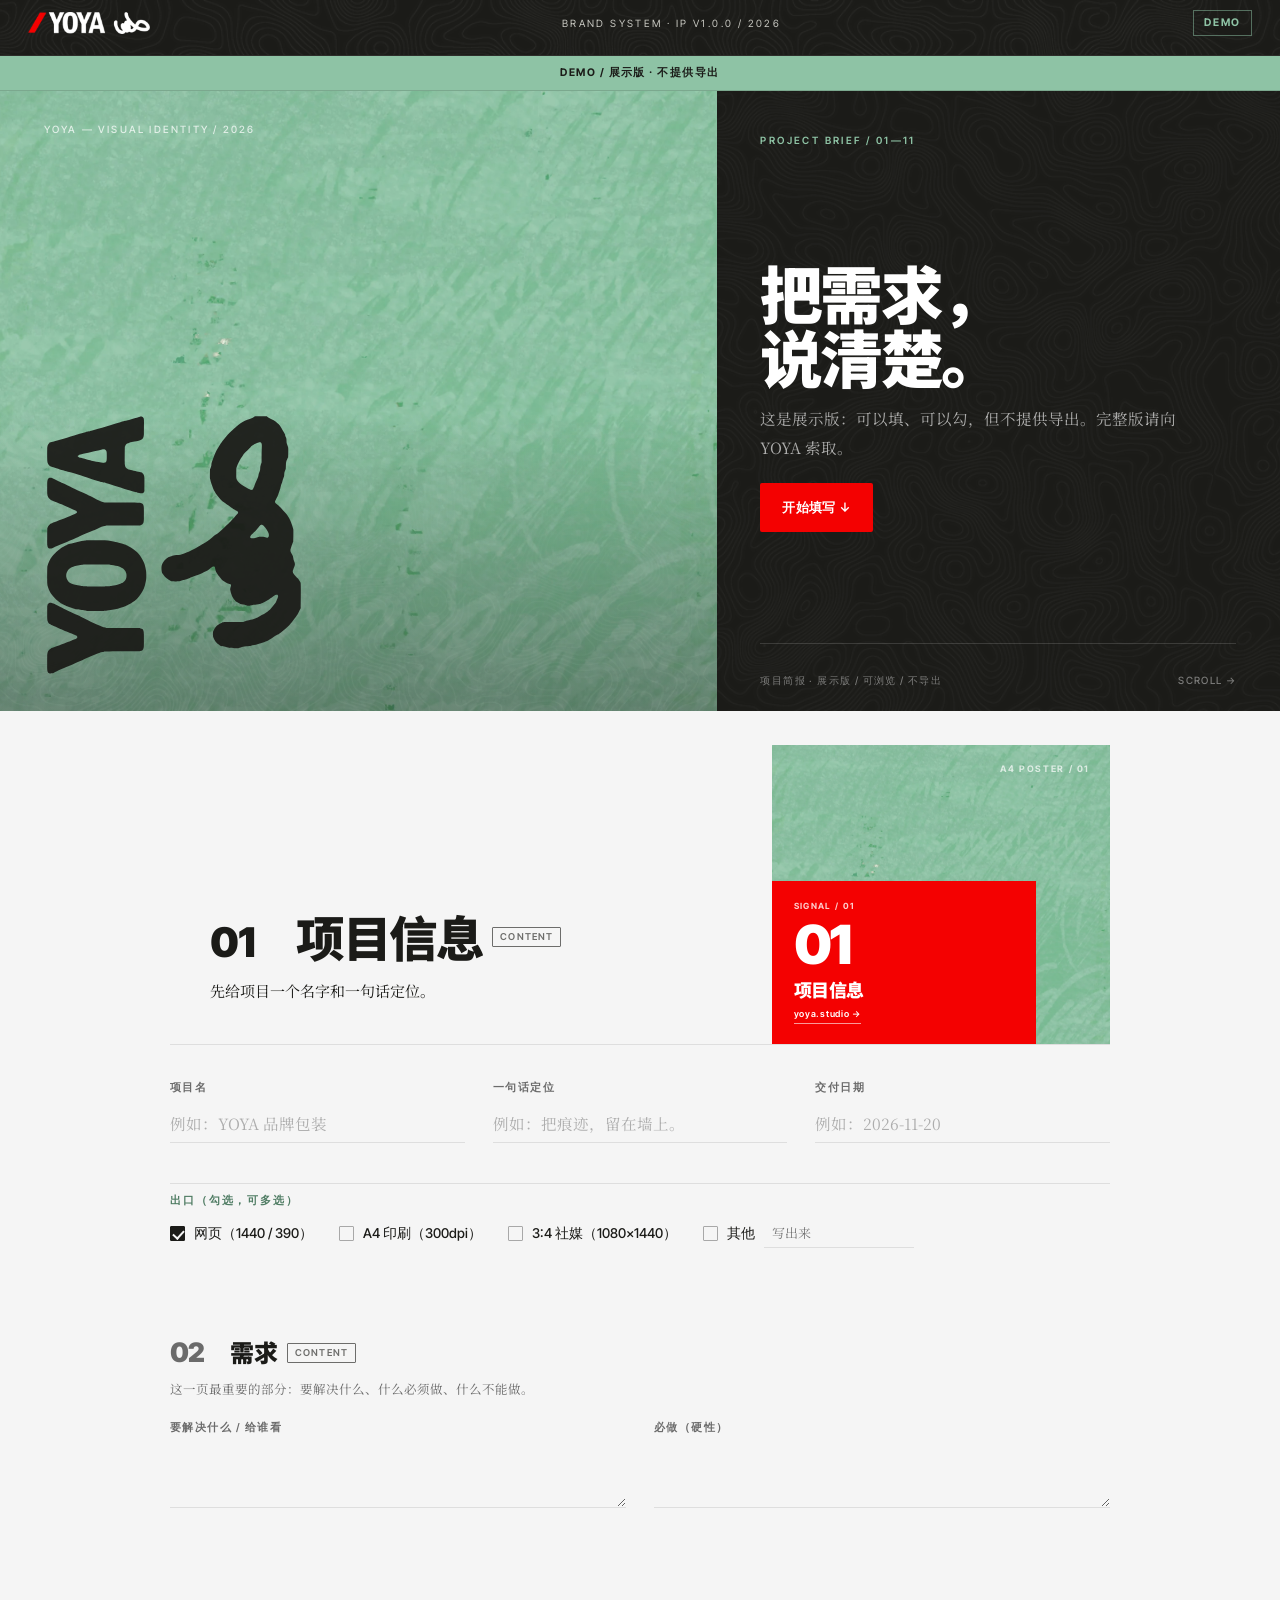
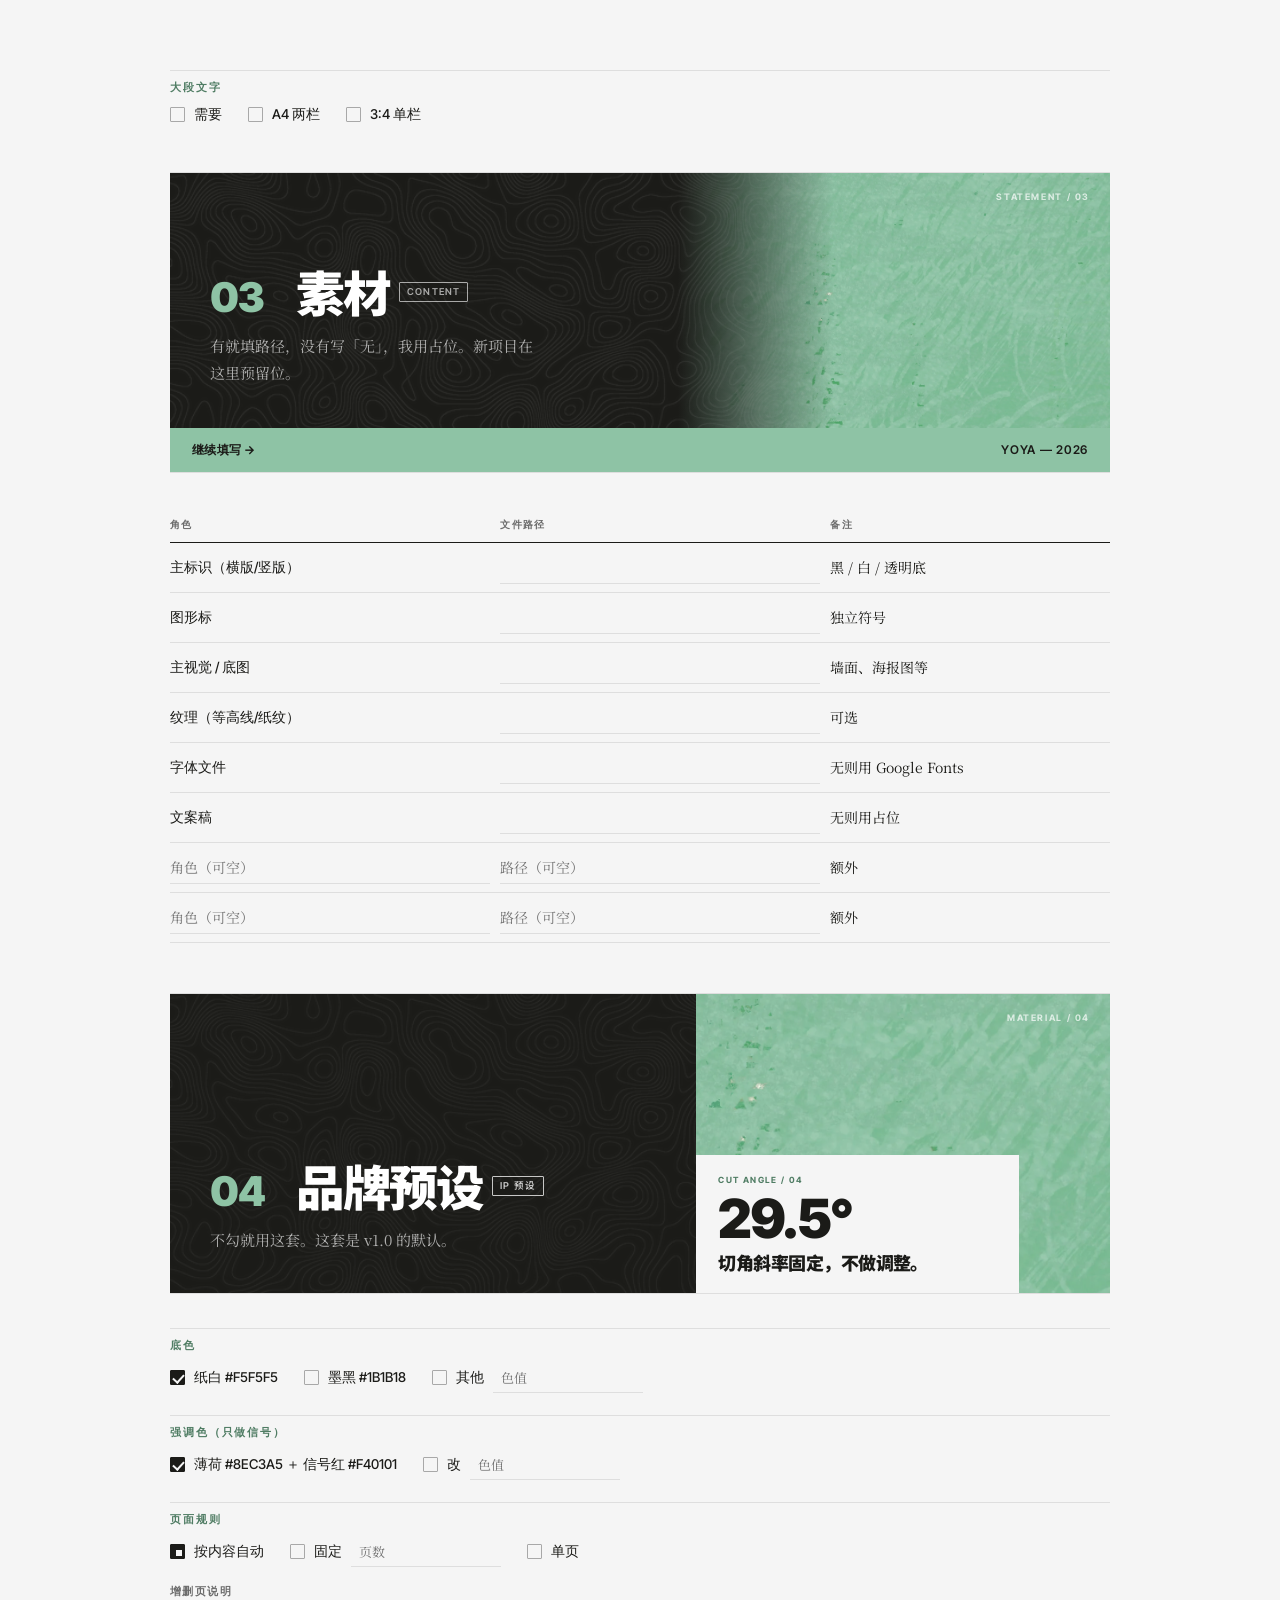
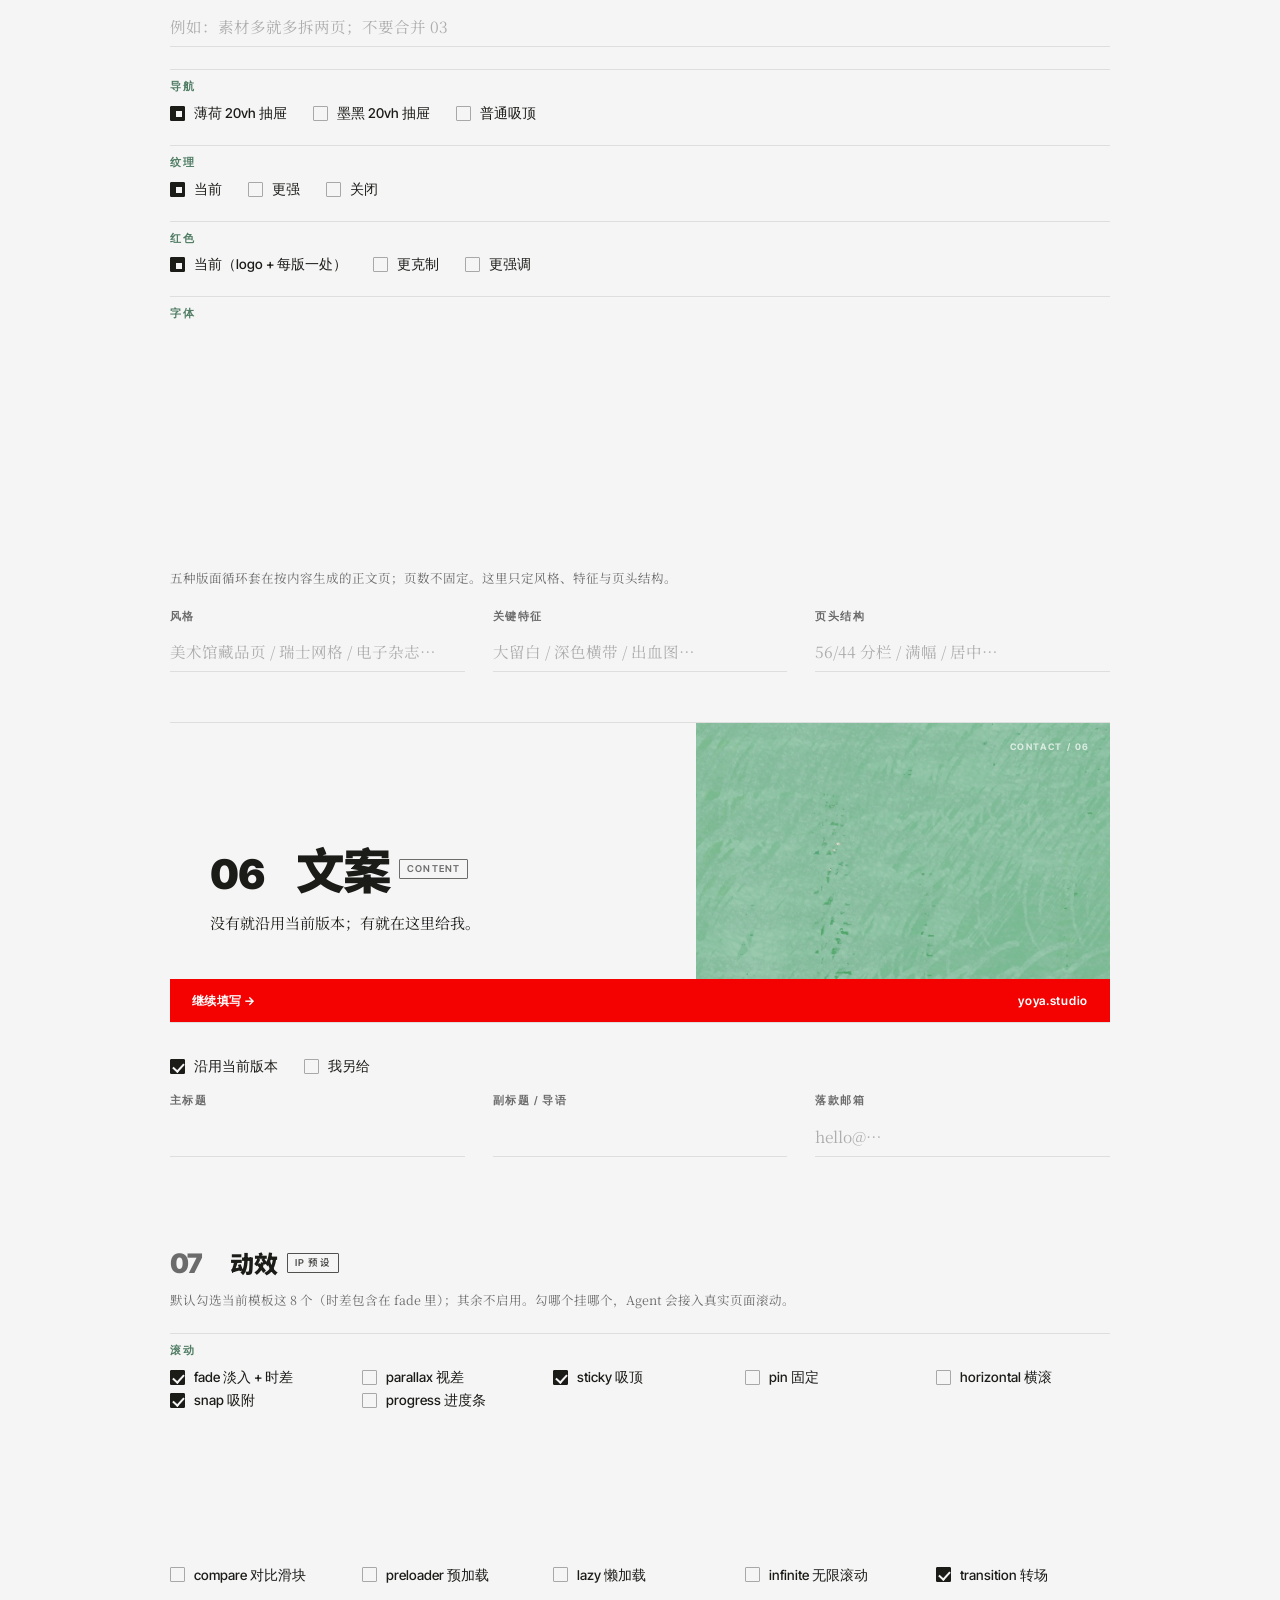
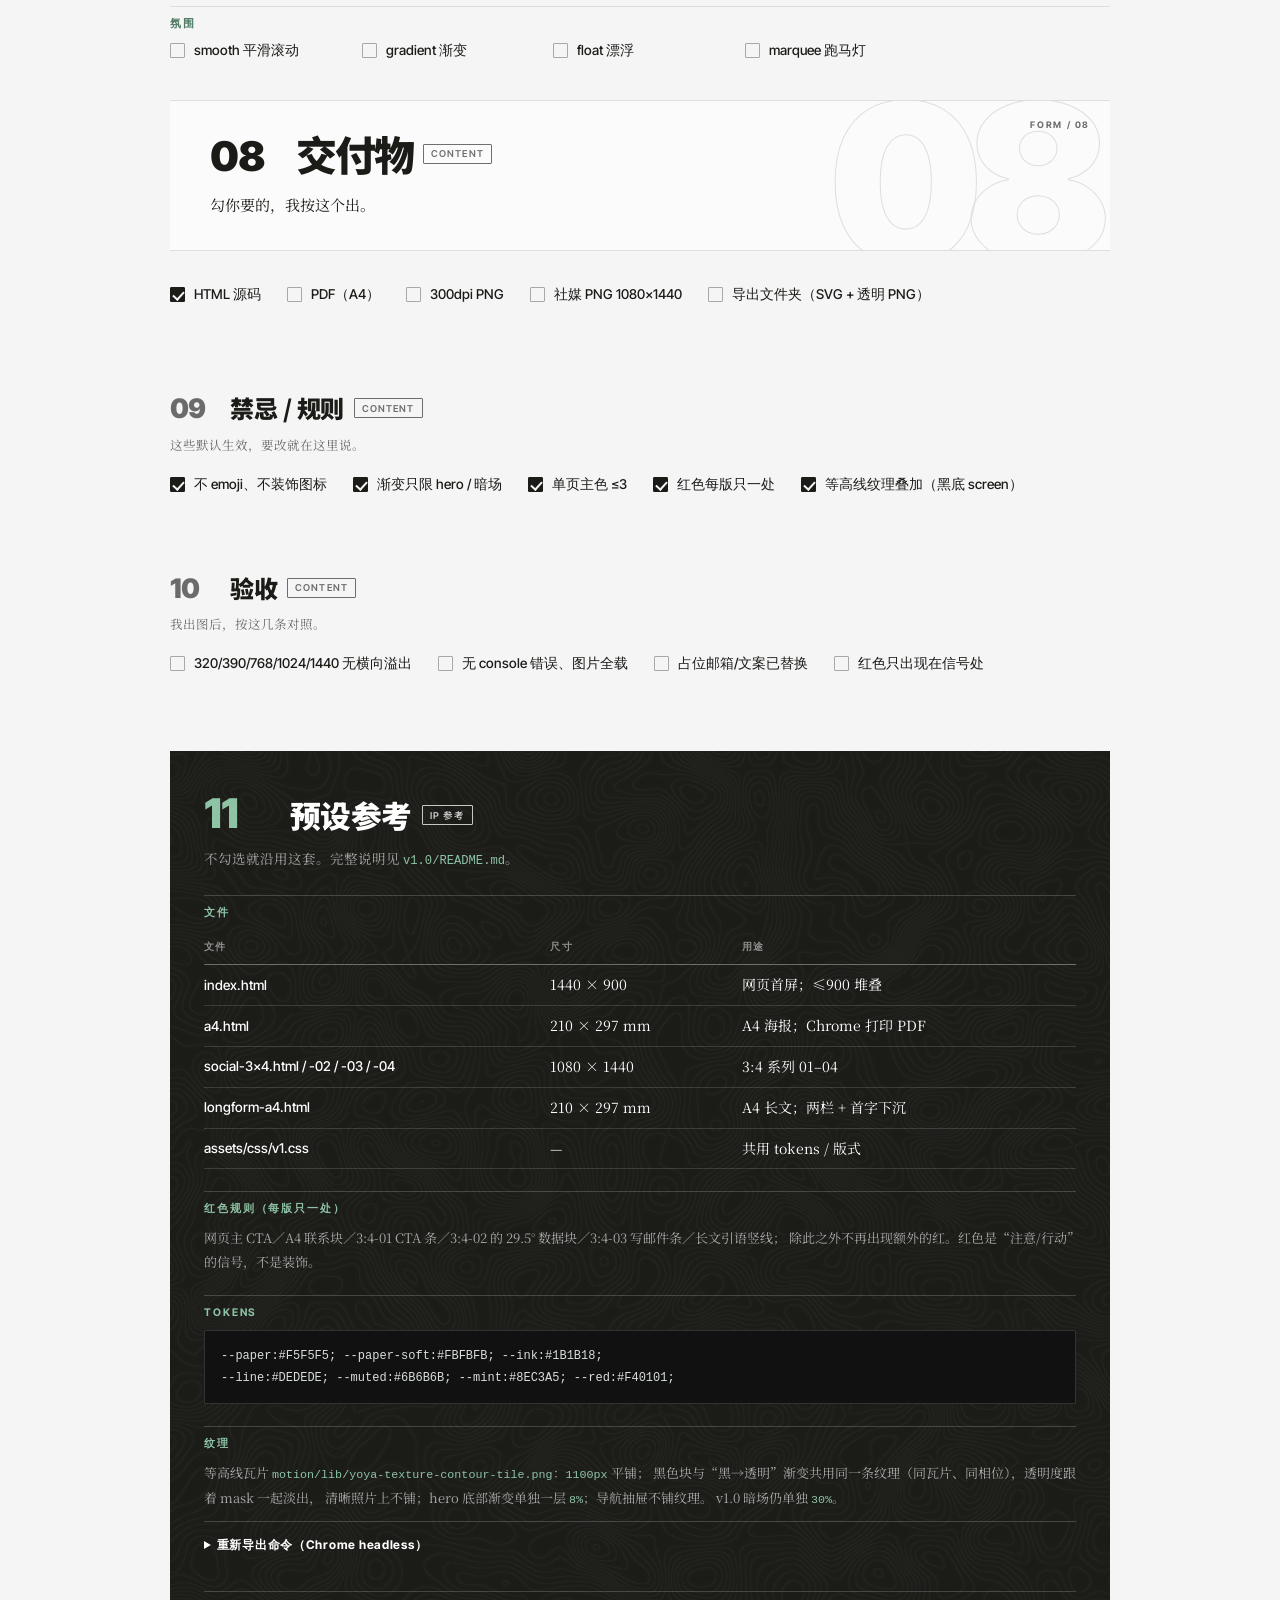
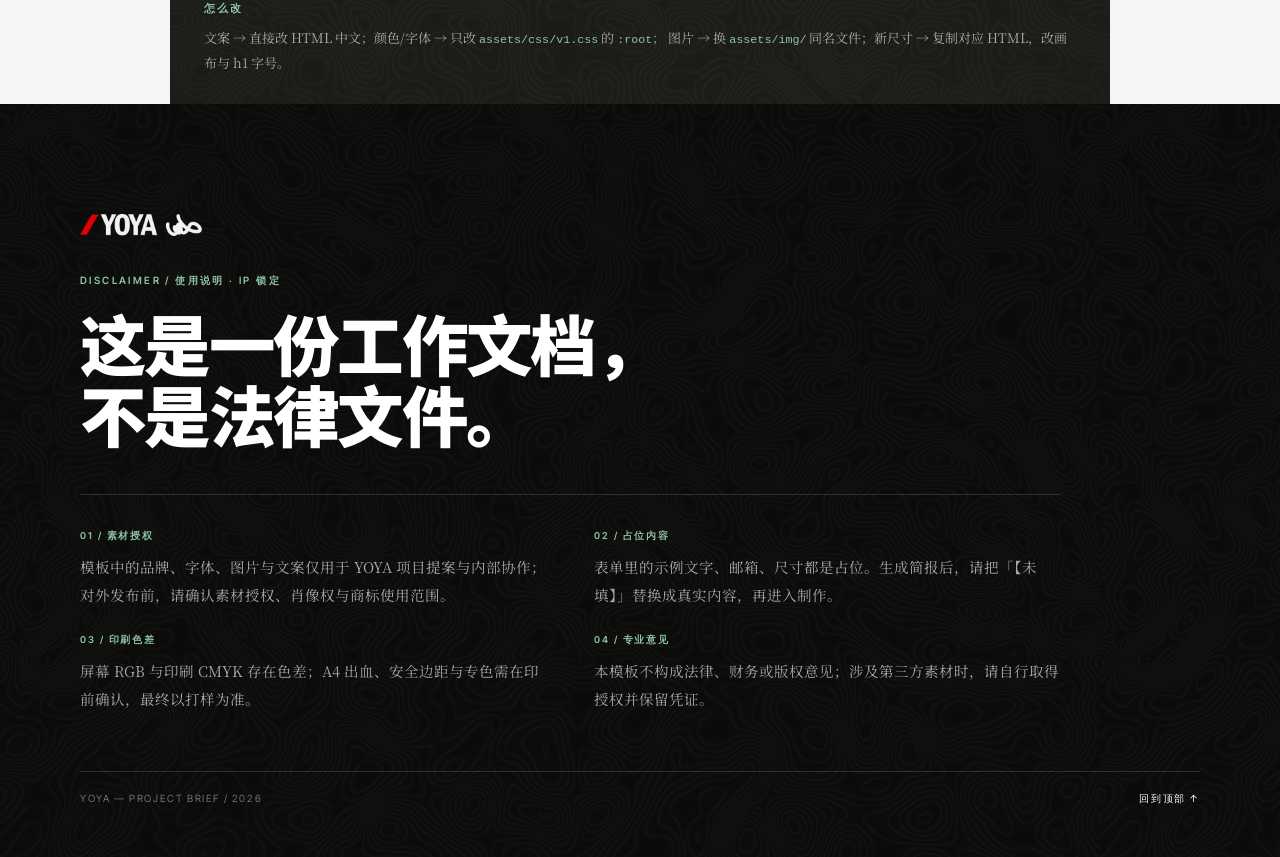
==== commit 6fe2e2bf: "feat: IP v1.0.0 scope labels + contract lock" ====
--- a/index.html
+++ b/index.html
@@ -471,6 +471,20 @@
       grid-auto-flow:row;gap:0 10px;max-height:none;overflow:visible}
     .nav-list a{font-size:11.5px;padding:6px 0 6px 8px}
   }
+  /* IP / CONTENT scope */
+  section h2{grid-template-columns:72px minmax(0,1fr)!important}
+  .group-member h2{grid-template-columns:46px minmax(0,1fr)!important}
+  .h-title{display:flex;align-items:baseline;gap:10px;flex-wrap:wrap;min-width:0}
+  .scope{display:inline-flex;align-items:center;align-self:center;height:20px;padding:0 7px;
+    border:1px solid currentColor;border-radius:1px;font-family:"Inter Tight","Noto Sans SC",sans-serif;
+    font-size:9.5px;font-weight:600;letter-spacing:.12em;line-height:1;opacity:.62;white-space:nowrap}
+  .scope.ip{opacity:.75}
+  @media(max-width:760px){
+    section h2{grid-template-columns:48px minmax(0,1fr)!important}
+    .h-title{gap:7px}
+    .scope{font-size:8px;height:17px;padding:0 5px;letter-spacing:.1em;opacity:.65}
+  }
+  @media(max-width:360px){.scope{display:none}}
 </style>
 <script>document.documentElement.classList.add('js');</script>
 </head>
@@ -479,7 +493,7 @@
 <header class="topbar" id="top">
   <div class="top-inner">
     <a class="brand" href="#top" aria-label="YOYA 项目简报"><img class="logo" src="assets/img/yoya-logo-primary-light.webp" alt="YOYA"></a>
-    <div class="tag">BRAND SYSTEM · PROJECT BRIEF / 2026</div>
+    <div class="tag">BRAND SYSTEM · IP v1.0.0 / 2026</div>
     <div class="top-actions">
       <span class="demo-pill">DEMO</span>
     </div>
@@ -800,7 +814,7 @@
 <section class="disclaimer" id="disclaimer" aria-label="免责申明">
   <div class="disc-inner">
     <img class="disc-mark" src="assets/img/yoya-logo-primary-light.webp" alt="YOYA">
-    <p class="disc-eyebrow">Disclaimer / 使用说明</p>
+    <p class="disc-eyebrow">Disclaimer / 使用说明 · IP 锁定</p>
     <h2>这是一份工作文档，<br>不是法律文件。</h2>
     <div class="disc-cols">
       <p><b>01 / 素材授权</b>模板中的品牌、字体、图片与文案仅用于 YOYA 项目提案与内部协作；对外发布前，请确认素材授权、肖像权与商标使用范围。</p>
@@ -816,6 +830,10 @@
 
 <script type="text/plain" id="yo-contract">
 ## CONTRACT — YOYA 视觉与动效（锁定；只按 STYLE 放行）
+IP_VERSION: 1.0.0
+CHANGE SCOPE: CONTENT ONLY
+- STYLE 是预设变体，不是自由改 IP；未选中不改。
+- IP 变更：只有用户明确说“改 IP”并指定新版本号时才允许；改动必须升版本，Agent 不得自行改。
 > CONTENT 的文本可改；STYLE 中已选择的项可按选值调整；其余资产/色板/字体/纹理/版式/导航/动效/红色语义/字段全部锁定。
 
 ### 0. 可变与不可变
@@ -904,6 +922,8 @@
   var texRef = online ? new URL('motion/lib/yoya-texture-contour-tile.png', pageHref).href : 'motion/lib/yoya-texture-contour-tile.png';
   L.push('# YOYA · 项目简报 / 可移植构建契约 v1.0');
   L.push('');
+  L.push('> **IP LOCK: v1.0.0 · CHANGE SCOPE: CONTENT ONLY**');
+  L.push('> 只允许改 CONTENT（文案/标题/字段值）。改 IP 必须由用户明确说“改 IP”，并升版本；Agent 不得自行改 logo、色板、字体、纹理、版式、导航、动效、免责。');
   L.push('> 交付：把本 .md 拖给本地 Agent。只改 CONTENT；STYLE 为已选风格；CONTRACT 锁定。');
   L.push('> 模板：`'+(online?pageHref:'index.html')+'`');
   L.push('> 资产：`'+assetRef+'`；纹理：`'+texRef+'`');
@@ -1216,5 +1236,22 @@
 
 })();
 </script>
+<script>
+(function(){
+  var map={s04:'IP 预设',s05:'IP 预设',s07:'IP 预设',s11:'IP 参考'};
+  var ss=document.querySelectorAll('main section[id]');
+  for(var i=0;i<ss.length;i++){
+    var s=ss[i], h=s.querySelector('h2'); if(!h) continue;
+    var num=h.querySelector('.num');
+    var t=document.createElement('span'); t.className='h-title';
+    while(h.lastChild && h.lastChild!==num){ t.insertBefore(h.lastChild,t.firstChild); }
+    h.appendChild(t);
+    var b=document.createElement('span');
+    b.className='scope'+(map[s.id]?' ip':'');
+    b.textContent=map[s.id]||'CONTENT';
+    t.appendChild(b);
+  }
+})();
+</script>
 </body>
 </html>
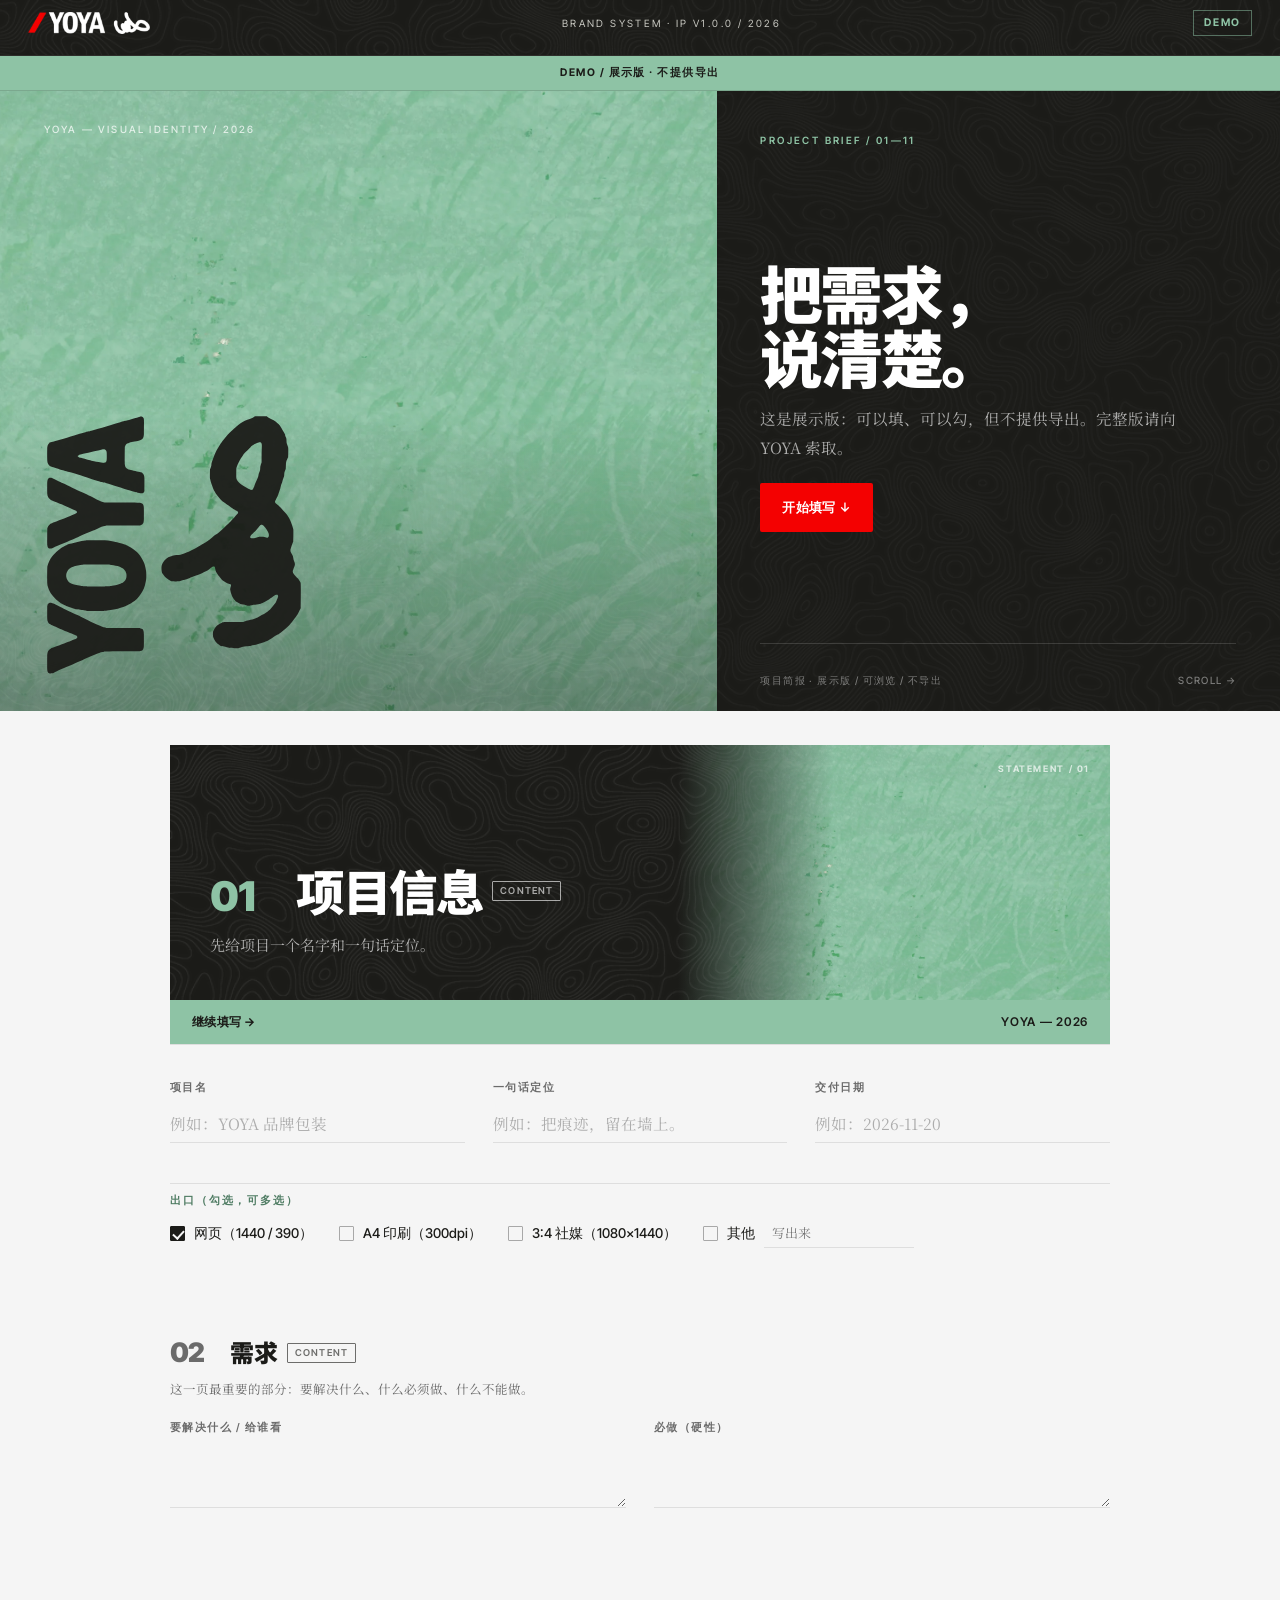
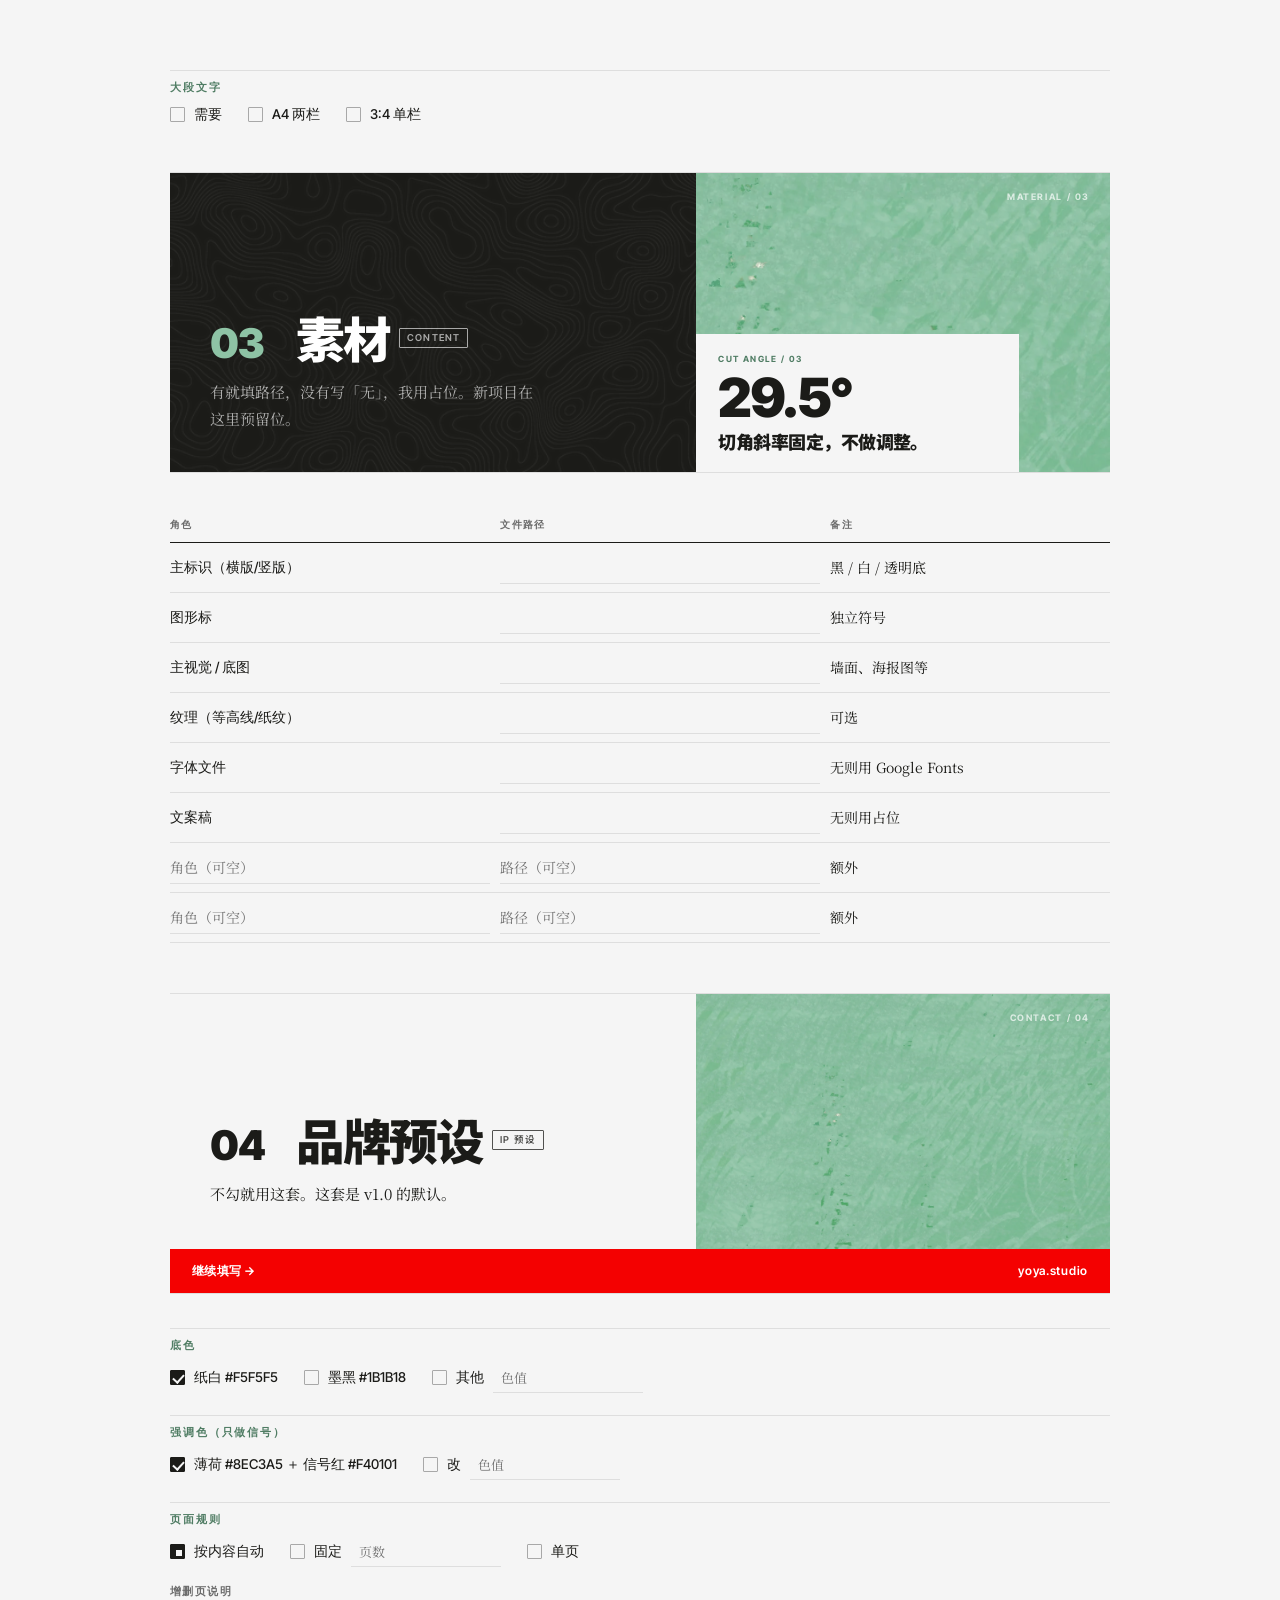
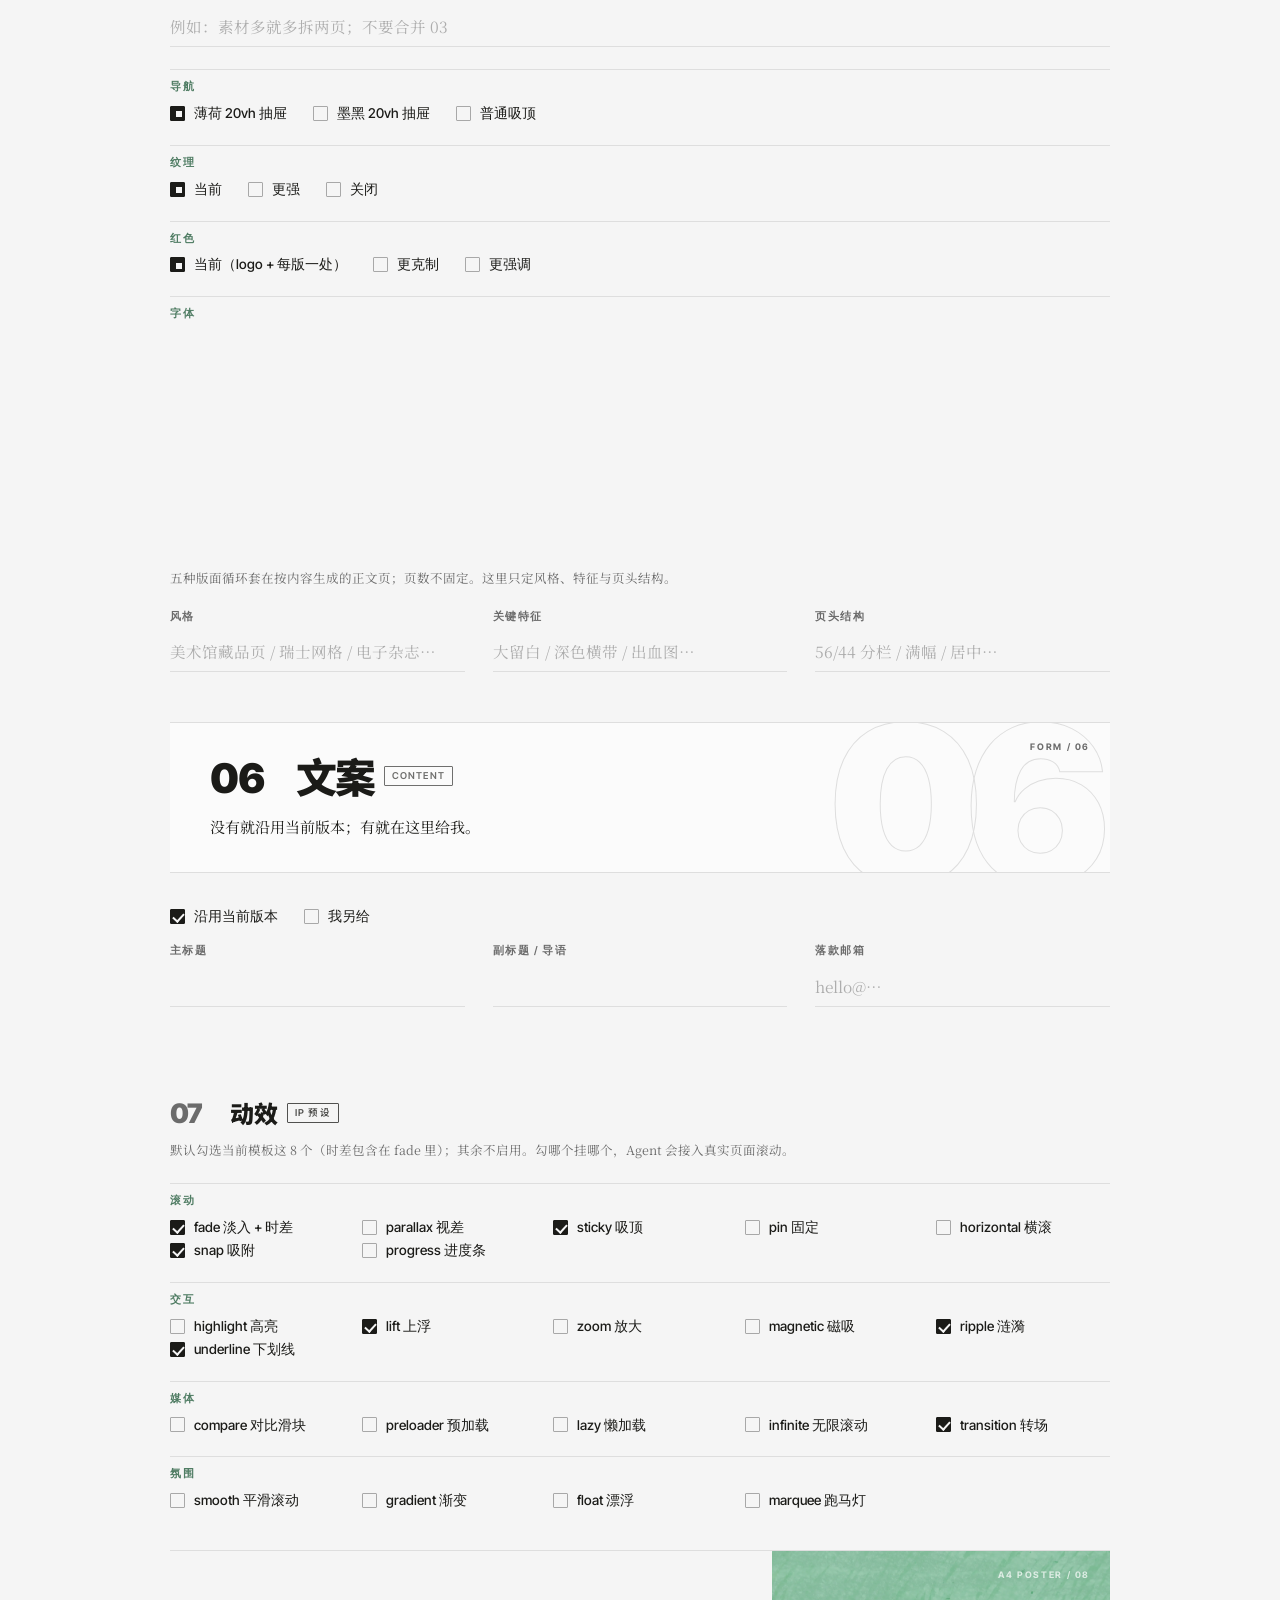
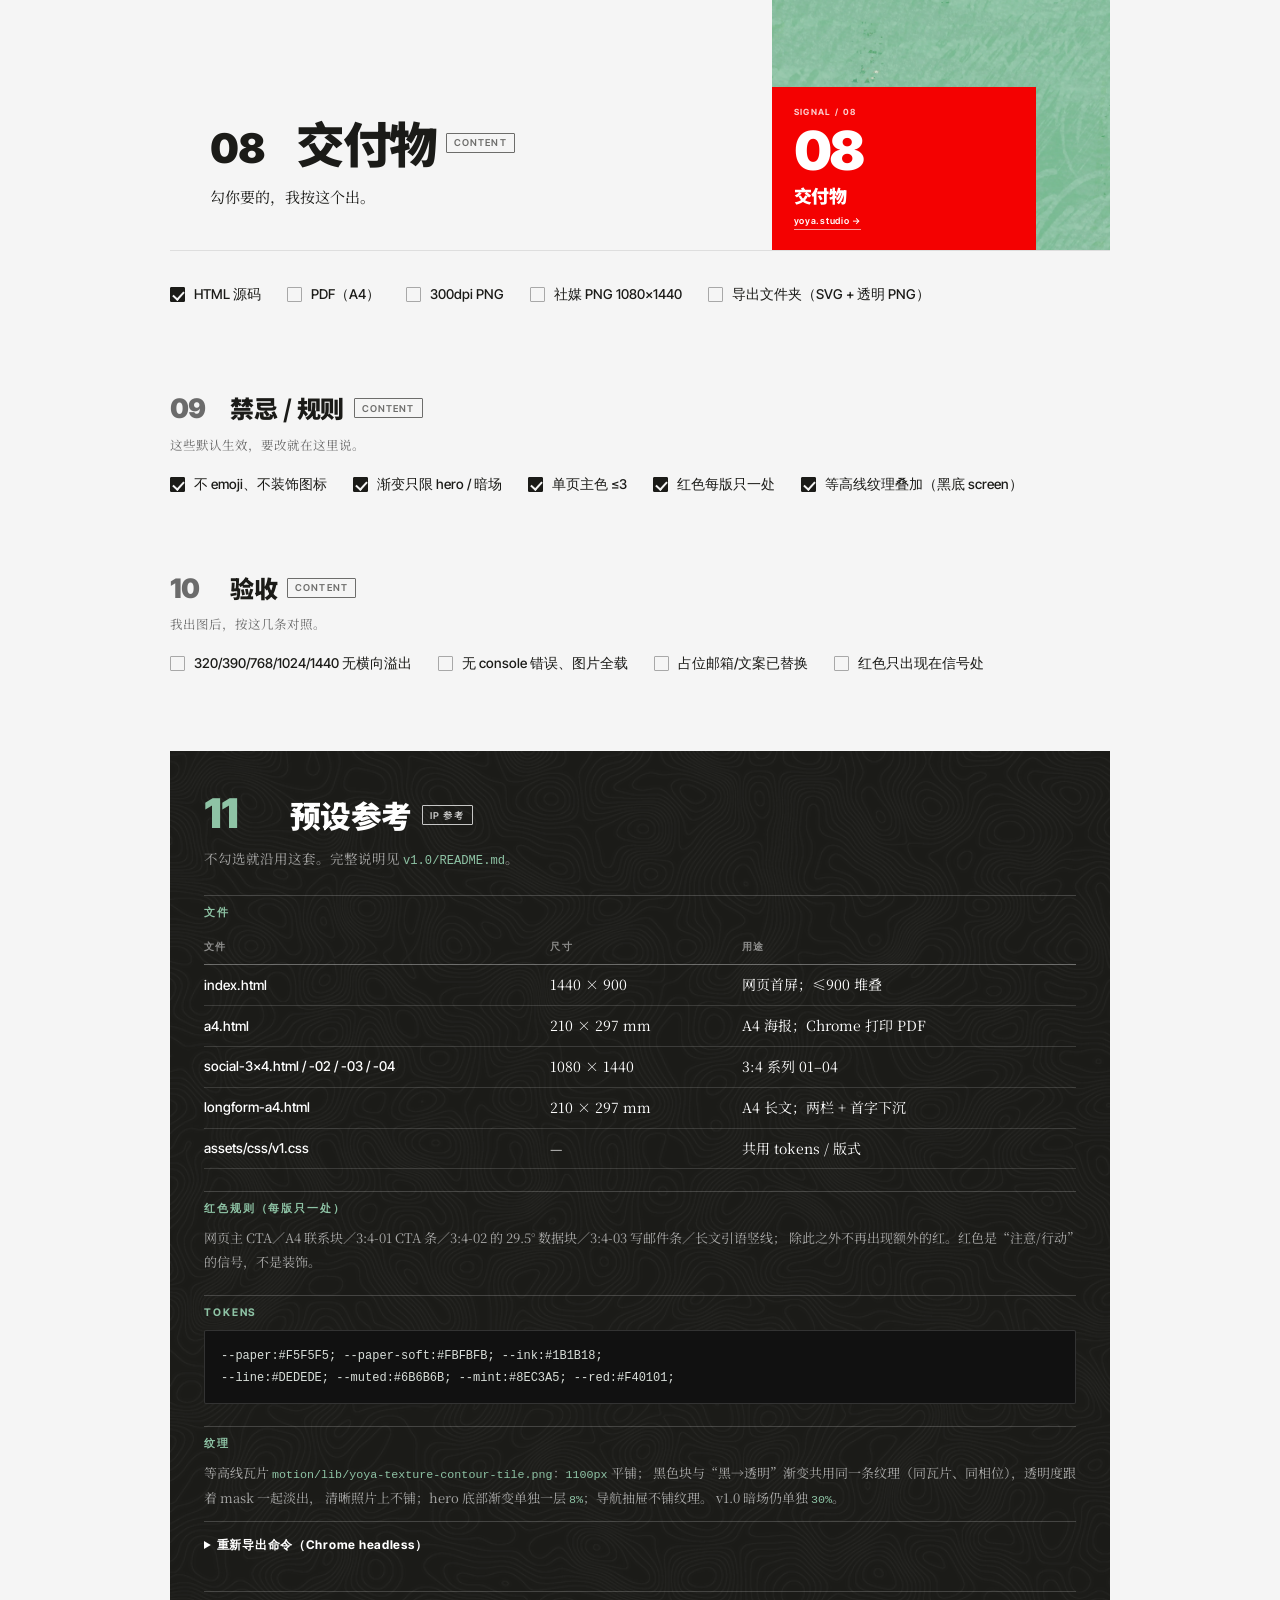
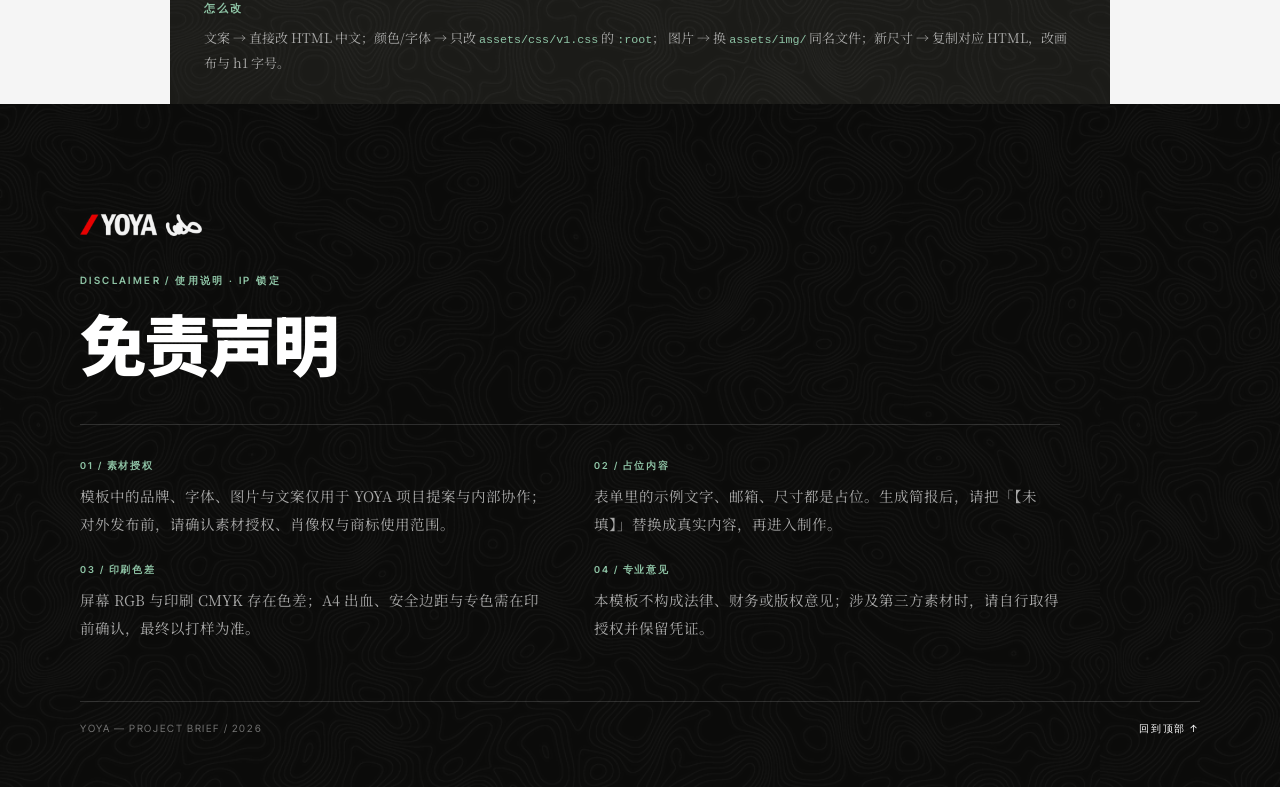
==== commit 17cbbb90: "copy: disclaimer title + IP scope labels" ====
--- a/index.html
+++ b/index.html
@@ -815,7 +815,7 @@
   <div class="disc-inner">
     <img class="disc-mark" src="assets/img/yoya-logo-primary-light.webp" alt="YOYA">
     <p class="disc-eyebrow">Disclaimer / 使用说明 · IP 锁定</p>
-    <h2>这是一份工作文档，<br>不是法律文件。</h2>
+    <h2>免责声明</h2>
     <div class="disc-cols">
       <p><b>01 / 素材授权</b>模板中的品牌、字体、图片与文案仅用于 YOYA 项目提案与内部协作；对外发布前，请确认素材授权、肖像权与商标使用范围。</p>
       <p><b>02 / 占位内容</b>表单里的示例文字、邮箱、尺寸都是占位。生成简报后，请把「【未填】」替换成真实内容，再进入制作。</p>
